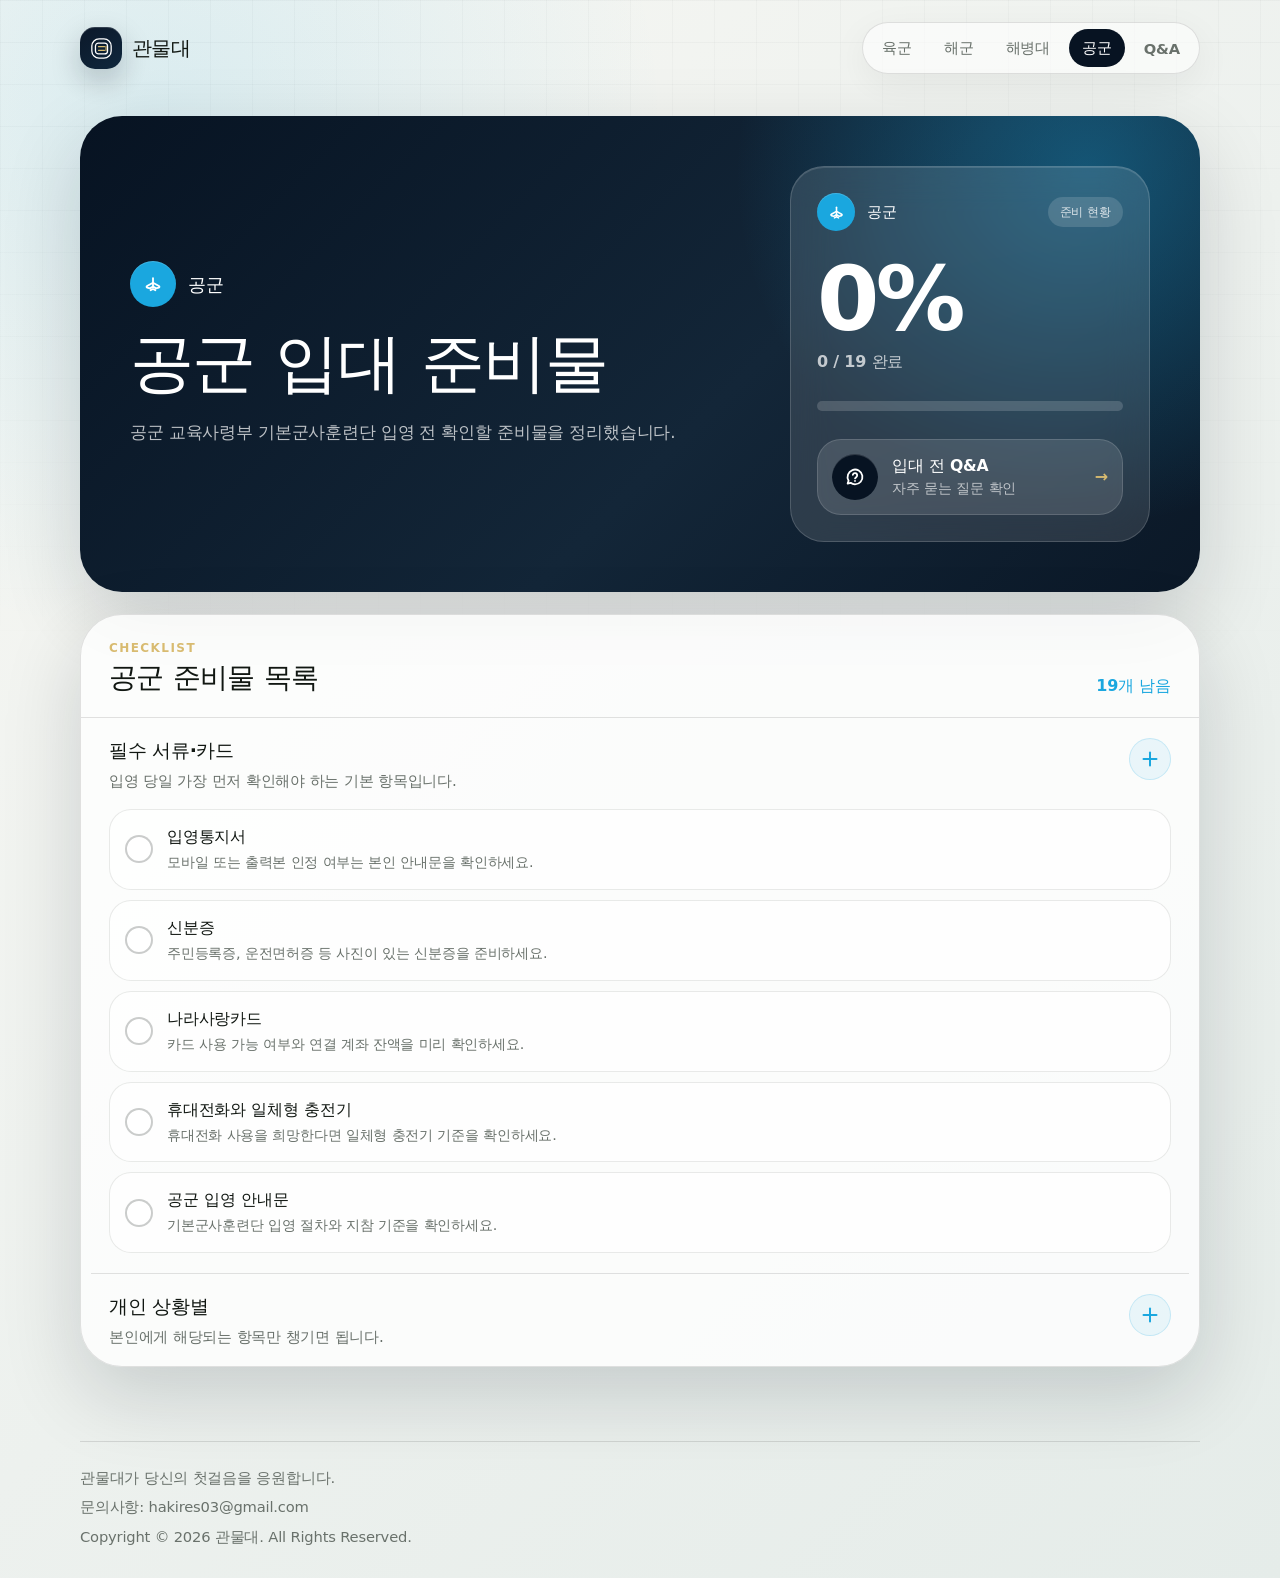
==== airforce.html @ 3f8982ed "Initial gwanmuldae site" ====
<!doctype html>
<html lang="ko">
  <head>
    <meta charset="utf-8" />
    <meta name="viewport" content="width=device-width, initial-scale=1" />
    <title>공군 입대 준비물 체크리스트 | 관물대</title>
    <meta name="description" content="공군 입대 준비물 체크리스트. 입영통지서, 신분증, 나라사랑카드, 휴대전화 충전기 등 필수품과 개인 상황별 준비물을 확인하세요." />
    <meta name="theme-color" content="#071322" />
    <meta property="og:type" content="website" />
    <meta property="og:site_name" content="관물대" />
    <meta property="og:title" content="공군 입대 준비물 체크리스트 | 관물대" />
    <meta property="og:description" content="공군 입대 준비물 체크리스트. 입영통지서, 신분증, 나라사랑카드, 휴대전화 충전기 등 필수품과 개인 상황별 준비물을 확인하세요." />
    <link rel="stylesheet" href="styles.css" />
    <script type="application/ld+json">{"@context":"https://schema.org","@type":"WebPage","name":"공군 입대 준비물 체크리스트","description":"공군 입대 준비물 체크리스트. 입영통지서, 신분증, 나라사랑카드, 휴대전화 충전기 등 필수품과 개인 상황별 준비물을 확인하세요.","inLanguage":"ko-KR"}</script>
  </head>
  <body class="branch-airforce" data-page="checklist" data-branch="airforce">
    <header class="site-header">
      <div class="container header-inner"><a class="brand" href="index.html" aria-label="관물대 홈으로 이동"><span class="brand-mark" aria-hidden="true"><svg focusable="false" viewBox="0 0 48 48" aria-hidden="true"><rect class="brand-locker-outline" x="8" y="8" width="32" height="32" rx="12"></rect><rect class="brand-locker-door" x="14" y="15" width="20" height="18" rx="5"></rect><path class="brand-locker-line" d="M19 21h10M19 27h10"></path><path class="brand-locker-accent" d="M31.5 20.5v7"></path></svg></span><span class="brand-word">관물대</span></a><nav class="site-nav" aria-label="주요 페이지"><a class="nav-link" href="army.html">육군</a><a class="nav-link" href="navy.html">해군</a><a class="nav-link" href="marine.html">해병대</a><a class="nav-link is-current" href="airforce.html">공군</a><a class="nav-link" href="qna.html">Q&amp;A</a></nav></div>
    </header>
    <main class="container page-shell">
      <section class="branch-hero" aria-labelledby="page-title">
        <div class="hero-copy">
          <div class="branch-label"><span class="branch-icon" data-icon="airforce" aria-hidden="true"></span><span>공군</span></div>
          <h1 id="page-title">공군 입대 준비물</h1>
          <p>공군 교육사령부 기본군사훈련단 입영 전 확인할 준비물을 정리했습니다.</p>
        </div>
        <aside class="progress-card" aria-label="준비 현황">
          <div class="progress-card-top">
            <div class="branch-label small"><span class="branch-icon" data-icon="airforce" aria-hidden="true"></span><span>공군</span></div>
            <span class="status-pill">준비 현황</span>
          </div>
          <div class="hero-percent"><strong id="progressText">0%</strong><span id="countText">0 / 0 완료</span></div>
          <div class="progress-track" aria-hidden="true"><span id="progressFill"></span></div>
          <a class="qna-card-link" href="qna.html">
            <span class="qna-icon" data-icon="qna" aria-hidden="true"></span>
            <span><b>입대 전 Q&amp;A</b><em>자주 묻는 질문 확인</em></span>
            <i aria-hidden="true">→</i>
          </a>
        </aside>
      </section>
      <section class="checklist-panel" data-checklist aria-labelledby="checklist-title">
        <div class="panel-head">
          <div>
            <p class="tiny-label">CHECKLIST</p>
            <h2 id="checklist-title">공군 준비물 목록</h2>
          </div>
          <p id="leftText">0개 남음</p>
        </div>
        <div class="list-scroll" id="categoryList" aria-live="polite"></div>
      </section>
    </main>
    <footer class="site-footer">
      <div class="container footer-inner">
        <p>관물대가 당신의 첫걸음을 응원합니다.</p>
        <p>문의사항: <a href="mailto:hakires03@gmail.com">hakires03@gmail.com</a></p>
        <p>Copyright © 2026 관물대. All Rights Reserved.</p>
      </div>
    </footer>
    <script src="script.js"></script>
  </body>
</html>
---- styles.css ----
:root {
  color-scheme: light;
  --font-sans: -apple-system, BlinkMacSystemFont, "Apple SD Gothic Neo", "Noto Sans KR", "Noto Sans CJK KR", "Malgun Gothic", "맑은 고딕", "Segoe UI", system-ui, sans-serif;
  --color-bg: #edf1ee;
  --color-surface: #fffefa;
  --color-text: #111712;
  --color-muted: #69716b;
  --color-subtle: #8b948d;
  --color-line: rgb(17 23 18 / 0.12);
  --color-navy: #071322;
  --color-gold: #d8bb70;
  --color-danger: #96303a;
  --army: #536a3e;
  --navy: #102f57;
  --marine: #96303a;
  --airforce: #1aa7df;
  --branch-accent: var(--army);
  --branch-rgb: 83 106 62;
  --radius-sm: 16px;
  --radius-md: 24px;
  --radius-lg: 32px;
  --radius-xl: 42px;
  --shadow-soft: 0 22px 64px rgb(7 19 34 / 0.1);
  --shadow-card: 0 28px 80px rgb(7 19 34 / 0.16);
  --container: 1120px;
  --space-1: 8px;
  --space-2: 16px;
  --space-3: 24px;
  --text-hero: clamp(3.05rem, 6.7vw, 5.6rem);
  --text-page: clamp(2.35rem, 5vw, 4.5rem);
  --text-title: clamp(1.45rem, 2.2vw, 2.05rem);
  --tracking-tight: -0.026em;
  --tracking-korean: -0.012em;
}

.branch-army { --branch-accent: var(--army); --branch-rgb: 83 106 62; }
.branch-navy { --branch-accent: var(--navy); --branch-rgb: 16 47 87; }
.branch-marine { --branch-accent: var(--marine); --branch-rgb: 150 48 58; }
.branch-airforce { --branch-accent: var(--airforce); --branch-rgb: 26 167 223; }

* { box-sizing: border-box; }
html { min-height: 100%; overflow-x: hidden; scroll-behavior: smooth; }
body {
  min-height: 100svh;
  margin: 0;
  display: flex;
  flex-direction: column;
  overflow-x: hidden;
  color: var(--color-text);
  background:
    radial-gradient(circle at 12% 8%, rgb(var(--branch-rgb) / 0.13), transparent 32rem),
    linear-gradient(135deg, #f7f7f3 0%, var(--color-bg) 52%, #e5ece9 100%);
  font-family: var(--font-sans);
  font-synthesis-weight: none;
  letter-spacing: var(--tracking-korean);
}
main { flex: 1 0 auto; }
body::before {
  content: "";
  position: fixed;
  inset: 0;
  z-index: -1;
  pointer-events: none;
  background-image:
    linear-gradient(rgb(7 19 34 / 0.028) 1px, transparent 1px),
    linear-gradient(90deg, rgb(7 19 34 / 0.024) 1px, transparent 1px);
  background-size: 42px 42px;
  mask-image: linear-gradient(to bottom, #000, transparent 76%);
}

a { color: inherit; text-decoration: none; }
button, input { font: inherit; }
button { cursor: pointer; }
svg { display: block; }

.container { width: min(calc(100% - 32px), var(--container)); margin-inline: auto; }
.site-header { flex: 0 0 auto; padding: 22px 0 14px; }
.header-inner { display: flex; align-items: center; justify-content: space-between; gap: var(--space-2); }
.brand { display: inline-flex; align-items: center; gap: 10px; border-radius: 999px; outline-offset: 8px; }
.brand-mark {
  width: 42px;
  height: 42px;
  display: grid;
  place-items: center;
  border-radius: 15px;
  color: #fff;
  background: linear-gradient(145deg, #0b1829, #10273d);
  box-shadow: 0 12px 30px rgb(7 19 34 / 0.22), inset 0 1px 0 rgb(255 255 255 / 0.16);
}
.brand-mark svg { width: 29px; height: 29px; }
.brand-locker-outline, .brand-locker-door { fill: none; stroke: currentColor; stroke-width: 2.1; }
.brand-locker-line, .brand-locker-accent { fill: none; stroke: var(--color-gold); stroke-linecap: round; stroke-width: 1.9; }
.brand-word { font-size: 1.28rem; font-weight: 800; letter-spacing: -0.032em; }
.site-nav { display: flex; align-items: center; gap: 6px; padding: 6px; border: 1px solid var(--color-line); border-radius: 999px; background: rgb(255 255 255 / 0.58); box-shadow: 0 12px 38px rgb(7 19 34 / 0.06); }
.nav-link { min-height: 38px; display: inline-flex; align-items: center; justify-content: center; padding: 0 13px; border-radius: 999px; color: var(--color-muted); font-size: 0.92rem; font-weight: 700; letter-spacing: -0.012em; white-space: nowrap; }
.nav-link:hover, .nav-link.is-current { color: #fff; background: var(--color-navy); }

.eyebrow, .tiny-label { margin: 0; color: var(--color-gold); font-size: 0.75rem; font-weight: 800; letter-spacing: 0.12em; text-transform: uppercase; }
.home-shell { padding: 16px 0 40px; }
.home-hero {
  min-height: clamp(390px, 58vh, 570px);
  display: flex;
  flex-direction: column;
  justify-content: center;
  padding: clamp(34px, 6vw, 70px);
  border-radius: var(--radius-xl);
  color: #fff;
  background:
    radial-gradient(circle at 82% 14%, rgb(216 187 112 / 0.22), transparent 28rem),
    radial-gradient(circle at 16% 18%, rgb(255 255 255 / 0.08), transparent 30rem),
    linear-gradient(135deg, var(--color-navy) 0%, #0e2635 54%, #102f43 100%);
  box-shadow: var(--shadow-card);
}
.home-hero h1 { max-width: 860px; margin: 0; font-size: var(--text-hero); font-weight: 800; line-height: 1.09; letter-spacing: var(--tracking-tight); word-break: keep-all; }
.hero-brand-accent { color: var(--color-gold); }
.home-hero p:last-child { max-width: 650px; margin: 22px 0 0; color: rgb(255 255 255 / 0.72); font-size: clamp(1.03rem, 1.9vw, 1.22rem); font-weight: 500; line-height: 1.65; word-break: keep-all; }

.branch-grid { display: grid; grid-template-columns: repeat(4, 1fr); gap: var(--space-2); margin-top: 18px; }
.branch-card {
  min-height: 232px;
  padding: var(--space-3);
  overflow: hidden;
  border: 1px solid rgb(var(--branch-rgb) / 0.18);
  border-radius: 30px;
  background:
    linear-gradient(180deg, rgb(255 255 255 / 0.92), rgb(255 255 255 / 0.68)),
    radial-gradient(circle at 18% 10%, rgb(var(--branch-rgb) / 0.22), transparent 15rem);
  box-shadow: var(--shadow-soft);
  transition: transform 0.18s, border-color 0.18s, box-shadow 0.18s;
}
.branch-card:hover { transform: translateY(-3px); border-color: rgb(var(--branch-rgb) / 0.42); box-shadow: var(--shadow-card); }
.branch-card-top { display: flex; align-items: center; justify-content: space-between; }
.branch-card h2 { margin: 46px 0 8px; font-size: clamp(1.7rem, 3vw, 2.65rem); font-weight: 800; line-height: 1.1; letter-spacing: -0.026em; }
.branch-card p { margin: 0; color: var(--color-muted); font-weight: 600; line-height: 1.55; word-break: keep-all; }
.branch-arrow { width: 24px; height: 24px; color: rgb(17 23 18 / 0.38); }
.branch-arrow path { fill: none; stroke: currentColor; stroke-width: 2.4; stroke-linecap: round; stroke-linejoin: round; }

.branch-icon, .qna-icon {
  width: 46px;
  height: 46px;
  flex: 0 0 46px;
  display: inline-grid;
  place-items: center;
  border-radius: 50%;
  color: #fff;
  background: var(--branch-accent);
  box-shadow: inset 0 1px 0 rgb(255 255 255 / 0.16);
  line-height: 0;
}
.qna-icon { background: var(--color-navy); }
.branch-icon svg, .qna-icon svg { width: 22px; height: 22px; }
.branch-icon path, .qna-icon path, [data-icon="search"] path { fill: none; stroke: currentColor; stroke-width: 2; stroke-linecap: round; stroke-linejoin: round; }
.branch-icon .fill-icon { fill: currentColor; stroke: none; }

.qna-strip { display: flex; align-items: center; justify-content: space-between; gap: 18px; margin-top: 18px; padding: var(--space-3); border: 1px solid var(--color-line); border-radius: 30px; background: rgb(255 255 255 / 0.72); box-shadow: var(--shadow-soft); }
.qna-strip h2 { margin: 0; font-size: var(--text-title); font-weight: 800; letter-spacing: -0.024em; }
.qna-button { display: inline-flex; align-items: center; justify-content: center; gap: 8px; min-height: 46px; padding: 0 18px; border-radius: 999px; background: var(--color-navy); color: #fff; font-weight: 800; letter-spacing: var(--tracking-korean); white-space: nowrap; transition: transform 0.18s, background 0.18s; }
.qna-button:hover { transform: translateY(-2px); background: #0e2238; }

.page-shell { padding: 16px 0 40px; }
.branch-hero { display: grid; grid-template-columns: minmax(0, 1fr) 360px; gap: 22px; align-items: stretch; margin-top: 12px; padding: clamp(28px, 5vw, 50px); overflow: hidden; border-radius: var(--radius-xl); color: #fff; background: radial-gradient(circle at 90% 12%, rgb(var(--branch-rgb) / 0.38), transparent 22rem), linear-gradient(135deg, var(--color-navy) 0%, #132638 58%, #0b1827 100%); box-shadow: var(--shadow-card); }
.hero-copy { min-height: 348px; display: flex; flex-direction: column; justify-content: center; }
.branch-label { display: inline-flex; align-items: center; gap: 12px; color: #fff; font-size: 1.15rem; font-weight: 800; letter-spacing: var(--tracking-korean); }
.branch-label.small { font-size: 0.96rem; }
.branch-label.small .branch-icon { width: 38px; height: 38px; flex-basis: 38px; }
.branch-label.small .branch-icon svg { width: 19px; height: 19px; }
.hero-copy h1 { margin: 22px 0 0; font-size: var(--text-page); font-weight: 800; line-height: 1.08; letter-spacing: var(--tracking-tight); word-break: keep-all; }
.hero-copy p { max-width: 590px; margin: 20px 0 0; color: rgb(255 255 255 / 0.72); font-size: 1.05rem; font-weight: 500; line-height: 1.65; word-break: keep-all; }
.progress-card { min-height: 348px; display: grid; gap: 28px; align-content: space-between; padding: 26px; border: 1px solid rgb(255 255 255 / 0.16); border-radius: 34px; background: rgb(255 255 255 / 0.12); box-shadow: inset 0 1px 0 rgb(255 255 255 / 0.12); backdrop-filter: blur(20px); }
.progress-card-top { display: flex; align-items: center; justify-content: space-between; gap: var(--space-2); }
.status-pill { display: inline-flex; align-items: center; justify-content: center; min-height: 30px; padding: 0 12px; border-radius: 999px; background: rgb(255 255 255 / 0.14); color: rgb(255 255 255 / 0.8); font-size: 0.78rem; font-weight: 800; }
.hero-percent strong { display: block; font-size: clamp(4rem, 7vw, 6rem); font-weight: 800; line-height: 0.9; letter-spacing: -0.04em; }
.hero-percent span { display: block; margin-top: 12px; color: rgb(255 255 255 / 0.72); font-weight: 700; }
.progress-track { height: 10px; overflow: hidden; border-radius: 999px; background: rgb(255 255 255 / 0.16); }
.progress-track span { display: block; width: 0%; height: 100%; border-radius: inherit; background: linear-gradient(90deg, var(--color-gold), rgb(var(--branch-rgb) / 0.96)); transition: width 0.22s ease; }
.qna-card-link { display: flex; align-items: center; gap: 14px; min-height: 76px; padding: 14px; border: 1px solid rgb(255 255 255 / 0.14); border-radius: 24px; background: rgb(255 255 255 / 0.12); transition: transform 0.18s, background 0.18s; }
.qna-card-link:hover { transform: translateY(-2px); background: rgb(255 255 255 / 0.16); }
.qna-card-link span:nth-child(2) { flex: 1; display: grid; gap: 3px; }
.qna-card-link b { font-size: 0.98rem; }
.qna-card-link em { color: rgb(255 255 255 / 0.66); font-style: normal; font-size: 0.86rem; font-weight: 600; }
.qna-card-link i { color: var(--color-gold); font-style: normal; font-weight: 800; }

.checklist-panel { margin-top: 22px; overflow: hidden; border: 1px solid var(--color-line); border-radius: var(--radius-xl); background: rgb(255 255 255 / 0.78); box-shadow: var(--shadow-card); }
.panel-head { display: flex; align-items: flex-end; justify-content: space-between; gap: var(--space-2); padding: 26px 28px 20px; border-bottom: 1px solid var(--color-line); }
.panel-head h2 { margin: 4px 0 0; font-size: var(--text-title); font-weight: 800; letter-spacing: -0.024em; }
.panel-head > p { margin: 0; color: var(--branch-accent); font-weight: 800; white-space: nowrap; }
.list-scroll { max-height: min(740px, 72vh); overflow-y: auto; overscroll-behavior: contain; padding: 0 10px 10px; }
.category { padding: 20px 18px; border-bottom: 1px solid var(--color-line); }
.category:last-child { border-bottom: 0; }
.category-head { display: flex; align-items: flex-start; justify-content: space-between; gap: var(--space-2); }
.category-head h3 { margin: 0; font-size: 1.18rem; font-weight: 800; letter-spacing: -0.02em; }
.category-head p { margin: 6px 0 0; color: var(--color-muted); font-size: 0.94rem; font-weight: 500; line-height: 1.55; word-break: keep-all; }
.add-button { width: 42px; height: 42px; flex: 0 0 42px; display: grid; place-items: center; border: 1px solid rgb(var(--branch-rgb) / 0.18); border-radius: 50%; background: rgb(var(--branch-rgb) / 0.08); color: var(--branch-accent); transition: transform 0.18s, background 0.18s, border-color 0.18s; }
.add-button:hover { transform: translateY(-2px); border-color: rgb(var(--branch-rgb) / 0.35); background: rgb(var(--branch-rgb) / 0.13); }
.add-plus { position: relative; width: 16px; height: 16px; display: block; }
.add-plus::before, .add-plus::after { content: ""; position: absolute; left: 50%; top: 50%; width: 15px; height: 2px; border-radius: 999px; background: currentColor; transform: translate(-50%, -50%); }
.add-plus::after { transform: translate(-50%, -50%) rotate(90deg); }
.add-form, .edit-form { display: flex; gap: 8px; margin-top: 14px; }
.add-form[hidden] { display: none; }
.add-form input, .edit-form input, .search-box input { min-width: 0; border: 1px solid var(--color-line); outline: none; background: #fff; color: var(--color-text); }
.add-form input, .edit-form input { flex: 1; min-height: 44px; padding: 0 14px; border-radius: 16px; }
.add-form input:focus, .edit-form input:focus, .search-box:focus-within { border-color: rgb(var(--branch-rgb) / 0.42); box-shadow: 0 0 0 4px rgb(var(--branch-rgb) / 0.1); }
.add-form button, .edit-form button { min-height: 44px; padding: 0 14px; border: 0; border-radius: 16px; background: var(--color-navy); color: #fff; font-weight: 800; }
.edit-form button[data-action="cancel-edit"] { background: rgb(17 23 18 / 0.12); color: var(--color-text); }
.item-list { display: grid; gap: 10px; margin: 16px 0 0; padding: 0; list-style: none; }
.check-item { border: 1px solid rgb(17 23 18 / 0.09); border-radius: 22px; background: rgb(255 255 255 / 0.68); }
.check-row { position: relative; display: grid; grid-template-columns: 28px minmax(0, 1fr) auto; gap: 14px; align-items: center; min-height: 78px; padding: 16px 16px 16px 15px; }
.item-check { position: absolute; left: 15px; top: 50%; z-index: 1; width: 28px; height: 28px; margin: 0; opacity: 0; transform: translateY(-50%); cursor: pointer; appearance: none; }
.fake-check { width: 28px; height: 28px; display: grid; place-items: center; border: 2px solid rgb(17 23 18 / 0.22); border-radius: 50%; background: #fff; pointer-events: none; transition: background 0.18s, border-color 0.18s; }
.fake-check::after { content: ""; width: 10px; height: 6px; border-left: 2px solid #fff; border-bottom: 2px solid #fff; opacity: 0; transform: translateY(-1px) rotate(-45deg); }
.item-check:checked + .fake-check { border-color: var(--branch-accent); background: var(--branch-accent); }
.item-check:checked + .fake-check::after { opacity: 1; }
.item-copy { display: grid; gap: 4px; min-width: 0; cursor: pointer; }
.item-copy strong { font-size: 1.02rem; font-weight: 700; letter-spacing: -0.014em; }
.item-copy em { color: var(--color-muted); font-size: 0.9rem; font-style: normal; font-weight: 500; line-height: 1.45; word-break: keep-all; }
.item-check:checked ~ .item-copy { opacity: 0.56; }
.item-check:checked ~ .item-copy strong { text-decoration: line-through; text-decoration-thickness: 2px; text-decoration-color: rgb(var(--branch-rgb) / 0.45); }
.custom-actions { display: inline-flex; gap: 6px; }
.custom-actions button { min-height: 34px; padding: 0 10px; border: 1px solid var(--color-line); border-radius: 999px; background: #fff; color: var(--color-muted); font-size: 0.82rem; font-weight: 800; }
.custom-actions button:hover { color: var(--color-text); border-color: rgb(17 23 18 / 0.22); }
.error-card, .empty-card { padding: 24px; border: 1px solid var(--color-line); border-radius: 24px; background: rgb(255 255 255 / 0.7); color: var(--color-muted); font-weight: 600; line-height: 1.6; }

.qna-shell { padding: 16px 0 40px; }
.qna-hero { padding: clamp(34px, 6vw, 62px); border-radius: var(--radius-xl); color: #fff; text-align: center; background: radial-gradient(circle at 50% 0%, rgb(216 187 112 / 0.22), transparent 22rem), linear-gradient(135deg, var(--color-navy), #0c2636 68%, #0d1725); box-shadow: var(--shadow-card); }
.qna-hero-icon { display: flex; justify-content: center; margin-bottom: 16px; }
.qna-hero h1 { margin: 10px 0 0; font-size: clamp(2.4rem, 7.2vw, 4.5rem); font-weight: 800; line-height: 1.08; letter-spacing: var(--tracking-tight); word-break: keep-all; }
.qna-hero p:last-child { max-width: 620px; margin: 18px auto 0; color: rgb(255 255 255 / 0.72); font-size: 1.06rem; font-weight: 500; line-height: 1.65; }
.qna-tools { margin-top: 18px; padding: 14px; border: 1px solid var(--color-line); border-radius: 28px; background: rgb(255 255 255 / 0.76); box-shadow: var(--shadow-soft); }
.search-box { min-height: 58px; display: flex; align-items: center; gap: 12px; border: 1px solid var(--color-line); border-radius: 22px; background: linear-gradient(180deg, #fff, rgb(255 255 255 / 0.86)); padding: 0 14px; transition: border-color 0.18s, box-shadow 0.18s; }
.search-box [data-icon="search"] { width: 34px; height: 34px; flex: 0 0 34px; display: grid; place-items: center; border-radius: 12px; color: var(--color-gold); background: var(--color-navy); box-shadow: inset 0 1px 0 rgb(255 255 255 / 0.14); }
.search-box [data-icon="search"] svg { width: 17px; height: 17px; }
.search-box [data-icon="search"] path, .search-box [data-icon="search"] circle { fill: none; stroke: currentColor; stroke-width: 2.25; stroke-linecap: round; stroke-linejoin: round; }
.search-box input { flex: 1; height: 56px; border: 0; padding: 0; font-weight: 700; }
.search-clear { width: 32px; height: 32px; border: 0; border-radius: 50%; background: rgb(17 23 18 / 0.08); color: var(--color-muted); font-size: 1.18rem; line-height: 1; }
.qna-status { min-height: 24px; margin: 20px 4px 10px; color: var(--color-muted); font-size: 0.94rem; font-weight: 700; }
.qna-grid { display: grid; grid-template-columns: repeat(2, minmax(0, 1fr)); gap: 14px; }
.qna-card { min-height: 188px; padding: 22px; border: 1px solid var(--color-line); border-radius: 28px; background: rgb(255 255 255 / 0.78); box-shadow: var(--shadow-soft); }
.qna-card h2 { margin: 0; font-size: 1.12rem; font-weight: 800; line-height: 1.38; letter-spacing: -0.02em; word-break: keep-all; }
.qna-card p { margin: 14px 0 0; color: var(--color-muted); font-size: 0.96rem; font-weight: 500; line-height: 1.72; word-break: keep-all; }
.qna-pagination { display: flex; align-items: center; justify-content: center; gap: 8px; margin-top: 18px; }
.qna-pagination:empty { display: none; }
.page-button { min-width: 40px; height: 40px; border: 1px solid var(--color-line); border-radius: 50%; background: rgb(255 255 255 / 0.76); color: var(--color-muted); font-weight: 800; }
.page-button:hover, .page-button.is-current { color: #fff; border-color: var(--color-navy); background: var(--color-navy); }
.page-button[disabled] { cursor: not-allowed; opacity: 0.45; }

.site-footer { flex: 0 0 auto; padding: 34px 0 30px; color: var(--color-muted); }
.footer-inner { display: grid; gap: 6px; padding-top: 24px; border-top: 1px solid var(--color-line); text-align: left; font-size: 0.92rem; font-weight: 500; line-height: 1.6; }
.footer-inner p { margin: 0; }
.footer-inner a { color: inherit; font-weight: inherit; text-decoration: none; }
.footer-inner a:hover { text-decoration: underline; }
.sr-only { position: absolute; top: 0; left: 0; width: 1px; height: 1px; overflow: hidden; clip: rect(0 0 0 0); clip-path: inset(50%); white-space: nowrap; }
:focus-visible { outline: 3px solid rgb(216 187 112 / 0.85); outline-offset: 4px; }

@media (max-width: 960px) {
  .header-inner { align-items: flex-start; flex-direction: column; }
  .site-nav { width: 100%; overflow-x: auto; justify-content: flex-start; }
  .branch-grid { grid-template-columns: repeat(2, 1fr); }
  .branch-hero { grid-template-columns: 1fr; }
  .hero-copy, .progress-card { min-height: auto; }
  .list-scroll { max-height: none; overflow: visible; padding-bottom: 0; }
}

@media (max-width: 640px) {
  :root { --text-hero: clamp(2.76rem, 15vw, 4.3rem); --text-page: clamp(2.24rem, 13vw, 3.7rem); }
  .container { width: min(calc(100% - 24px), var(--container)); }
  .site-header { padding-top: 16px; }
  .brand-mark { width: 39px; height: 39px; border-radius: 14px; }
  .brand-mark svg { width: 27px; height: 27px; }
  .brand-word { font-size: 1.18rem; }
  .home-shell, .page-shell, .qna-shell { padding-top: 8px; }
  .home-hero, .branch-hero, .qna-hero { border-radius: 30px; }
  .home-hero { min-height: 430px; }
  .branch-grid { grid-template-columns: 1fr; }
  .branch-card { min-height: 178px; }
  .branch-card h2 { margin-top: 30px; }
  .qna-strip { align-items: stretch; flex-direction: column; }
  .qna-button { width: 100%; }
  .branch-hero { padding: 28px; gap: 16px; }
  .progress-card { padding: 22px; border-radius: 28px; }
  .hero-percent strong { font-size: 4rem; }
  .panel-head { align-items: flex-start; flex-direction: column; padding: 22px; }
  .category { padding: 18px 12px; }
  .category-head { gap: 12px; }
  .check-row { grid-template-columns: 28px minmax(0, 1fr); padding-right: 14px; }
  .custom-actions { grid-column: 2; justify-self: start; margin-top: 2px; }
  .add-form, .edit-form { flex-direction: column; }
  .qna-hero h1 { font-size: clamp(2.36rem, 12vw, 3.3rem); }
  .qna-grid { grid-template-columns: 1fr; }
  .qna-card { min-height: auto; }
}
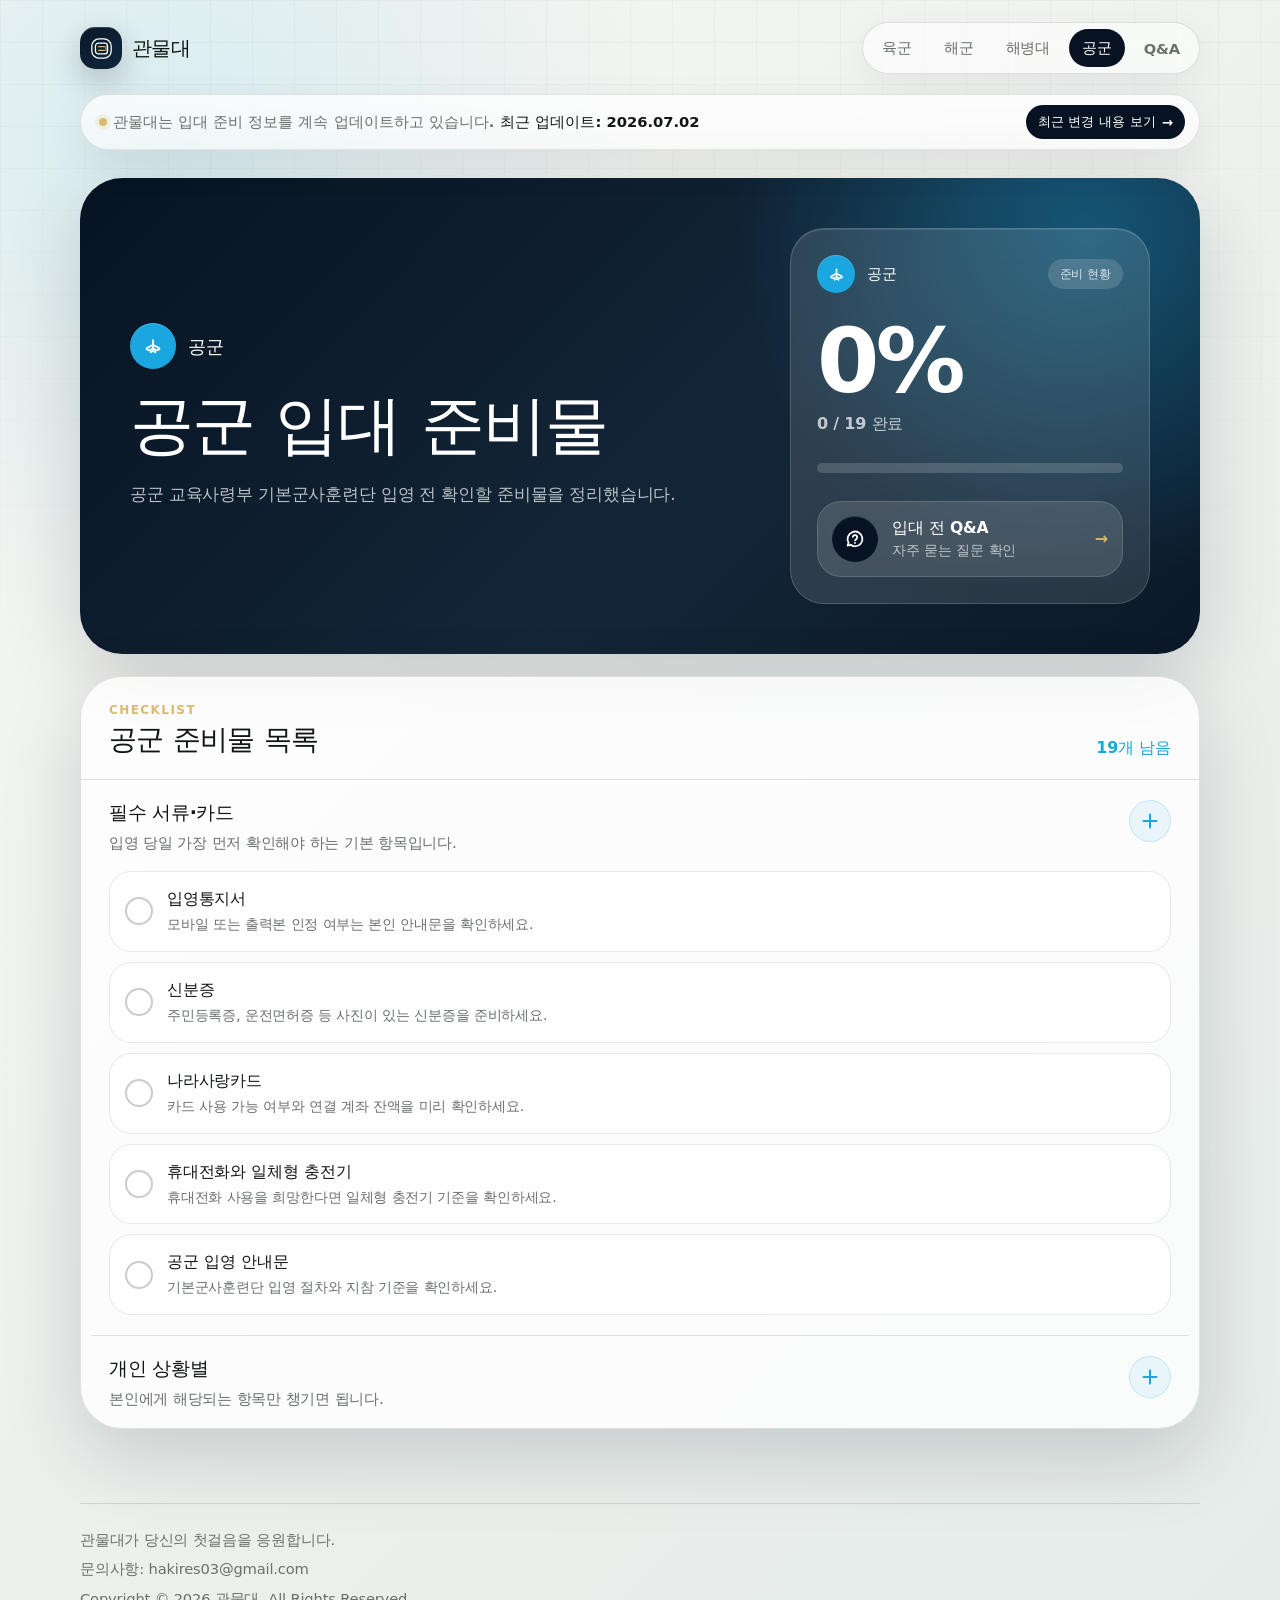
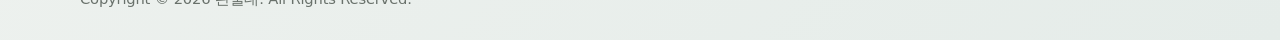
==== commit 928f540f: "Add update notice and Vercel Analytics" ====
--- a/airforce.html
+++ b/airforce.html
@@ -4,19 +4,32 @@
     <meta charset="utf-8" />
     <meta name="viewport" content="width=device-width, initial-scale=1" />
     <title>공군 입대 준비물 체크리스트 | 관물대</title>
-    <meta name="description" content="공군 입대 준비물 체크리스트. 입영통지서, 신분증, 나라사랑카드, 휴대전화 충전기 등 필수품과 개인 상황별 준비물을 확인하세요." />
+    <meta name="description" content="공군 입대 준비물 체크리스트. 공군 기본군사훈련단 입영 전 필수 서류와 개인 상황별 준비물을 확인하세요." />
+    <meta name="robots" content="index, follow, max-snippet:-1, max-image-preview:large" />
+    <meta name="googlebot" content="index, follow, max-snippet:-1, max-image-preview:large" />
     <meta name="theme-color" content="#071322" />
+    <meta name="date" content="2026-07-02" />
+    <link rel="canonical" href="https://gwanmuldae.kr/airforce.html" />
     <meta property="og:type" content="website" />
+    <meta property="og:locale" content="ko_KR" />
     <meta property="og:site_name" content="관물대" />
     <meta property="og:title" content="공군 입대 준비물 체크리스트 | 관물대" />
-    <meta property="og:description" content="공군 입대 준비물 체크리스트. 입영통지서, 신분증, 나라사랑카드, 휴대전화 충전기 등 필수품과 개인 상황별 준비물을 확인하세요." />
+    <meta property="og:description" content="공군 입대 준비물 체크리스트. 공군 기본군사훈련단 입영 전 필수 서류와 개인 상황별 준비물을 확인하세요." />
+    <meta property="og:url" content="https://gwanmuldae.kr/airforce.html" />
+    <meta name="twitter:card" content="summary" />
+    <meta name="twitter:title" content="공군 입대 준비물 체크리스트 | 관물대" />
+    <meta name="twitter:description" content="공군 입대 준비물 체크리스트. 공군 기본군사훈련단 입영 전 필수 서류와 개인 상황별 준비물을 확인하세요." />
     <link rel="stylesheet" href="styles.css" />
-    <script type="application/ld+json">{"@context":"https://schema.org","@type":"WebPage","name":"공군 입대 준비물 체크리스트","description":"공군 입대 준비물 체크리스트. 입영통지서, 신분증, 나라사랑카드, 휴대전화 충전기 등 필수품과 개인 상황별 준비물을 확인하세요.","inLanguage":"ko-KR"}</script>
+    <script type="application/ld+json">{"@context":"https://schema.org","@type":"WebPage","name":"공군 입대 준비물 체크리스트","description":"공군 입대 준비물 체크리스트. 공군 기본군사훈련단 입영 전 필수 서류와 개인 상황별 준비물을 확인하세요.","url":"https://gwanmuldae.kr/airforce.html","inLanguage":"ko-KR","dateModified":"2026-07-02","breadcrumb":{"@type":"BreadcrumbList","itemListElement":[{"@type":"ListItem","position":1,"name":"관물대","item":"https://gwanmuldae.kr/"},{"@type":"ListItem","position":2,"name":"공군 입대 준비물","item":"https://gwanmuldae.kr/airforce.html"}]},"mainEntity":{"@type":"ItemList","name":"공군 입대 준비물 목록","itemListElement":[{"@type":"ListItem","position":1,"item":{"@type":"Thing","name":"입영통지서","description":"모바일 또는 출력본 인정 여부는 본인 안내문을 확인하세요."}},{"@type":"ListItem","position":2,"item":{"@type":"Thing","name":"신분증","description":"주민등록증, 운전면허증 등 사진이 있는 신분증을 준비하세요."}},{"@type":"ListItem","position":3,"item":{"@type":"Thing","name":"나라사랑카드","description":"카드 사용 가능 여부와 연결 계좌 잔액을 미리 확인하세요."}},{"@type":"ListItem","position":4,"item":{"@type":"Thing","name":"휴대전화와 일체형 충전기","description":"휴대전화 사용을 희망한다면 일체형 충전기 기준을 확인하세요."}},{"@type":"ListItem","position":5,"item":{"@type":"Thing","name":"공군 입영 안내문","description":"기본군사훈련단 입영 절차와 지참 기준을 확인하세요."}},{"@type":"ListItem","position":6,"item":{"@type":"Thing","name":"복용 중인 약과 처방전","description":"정기 복용 약은 처방전과 함께 준비하는 것이 안전합니다."}},{"@type":"ListItem","position":7,"item":{"@type":"Thing","name":"안경과 안경집","description":"시력 보정이 필요하다면 렌즈보다 안경을 우선 준비하세요."}},{"@type":"ListItem","position":8,"item":{"@type":"Thing","name":"자격증·면허증","description":"특기 분류나 안내문에서 요구하는 경우 준비하세요."}},{"@type":"ListItem","position":9,"item":{"@type":"Thing","name":"보호자 연락처 메모","description":"휴대전화 사용이 제한될 때를 대비해 종이에 적어두세요."}},{"@type":"ListItem","position":10,"item":{"@type":"Thing","name":"특기 관련 자격증·면허증","description":"특기 관련 안내를 받은 경우 원본 또는 사본 기준을 확인하세요."}},{"@type":"ListItem","position":11,"item":{"@type":"Thing","name":"칫솔과 치약","description":"부피가 작고 관리하기 쉬운 제품이 좋습니다."}},{"@type":"ListItem","position":12,"item":{"@type":"Thing","name":"세안제","description":"유리 용기보다 튜브형 또는 플라스틱 용기가 안전합니다."}},{"@type":"ListItem","position":13,"item":{"@type":"Thing","name":"로션·립밤","description":"건조함에 대비하되 향이 강한 제품은 피하세요."}},{"@type":"ListItem","position":14,"item":{"@type":"Thing","name":"지퍼백","description":"서류, 약, 작은 물건을 나눠 담기 좋습니다."}},{"@type":"ListItem","position":15,"item":{"@type":"Thing","name":"손목시계","description":"저렴하고 튼튼한 전자시계를 권장합니다."}},{"@type":"ListItem","position":16,"item":{"@type":"Thing","name":"군화용 깔창","description":"발 사이즈에 맞춰 미리 준비하면 편합니다."}},{"@type":"ListItem","position":17,"item":{"@type":"Thing","name":"물집 방지 패드","description":"장시간 보행과 훈련에 대비하세요."}},{"@type":"ListItem","position":18,"item":{"@type":"Thing","name":"여분 양말","description":"젖거나 땀이 많이 났을 때를 대비하세요."}},{"@type":"ListItem","position":19,"item":{"@type":"Thing","name":"작은 수첩과 볼펜","description":"주소, 계좌, 메모를 적어두기 좋습니다."}}]}}</script>
   </head>
   <body class="branch-airforce" data-page="checklist" data-branch="airforce">
-    <header class="site-header">
-      <div class="container header-inner"><a class="brand" href="index.html" aria-label="관물대 홈으로 이동"><span class="brand-mark" aria-hidden="true"><svg focusable="false" viewBox="0 0 48 48" aria-hidden="true"><rect class="brand-locker-outline" x="8" y="8" width="32" height="32" rx="12"></rect><rect class="brand-locker-door" x="14" y="15" width="20" height="18" rx="5"></rect><path class="brand-locker-line" d="M19 21h10M19 27h10"></path><path class="brand-locker-accent" d="M31.5 20.5v7"></path></svg></span><span class="brand-word">관물대</span></a><nav class="site-nav" aria-label="주요 페이지"><a class="nav-link" href="army.html">육군</a><a class="nav-link" href="navy.html">해군</a><a class="nav-link" href="marine.html">해병대</a><a class="nav-link is-current" href="airforce.html">공군</a><a class="nav-link" href="qna.html">Q&amp;A</a></nav></div>
-    </header>
+    <header class="site-header"><div class="container header-inner"><a class="brand" href="index.html" aria-label="관물대 홈으로 이동"><span class="brand-mark" aria-hidden="true"><svg focusable="false" viewBox="0 0 48 48" aria-hidden="true"><rect class="brand-locker-outline" x="8" y="8" width="32" height="32" rx="12"></rect><rect class="brand-locker-door" x="14" y="15" width="20" height="18" rx="5"></rect><path class="brand-locker-line" d="M19 21h10M19 27h10"></path><path class="brand-locker-accent" d="M31.5 20.5v7"></path></svg></span><span class="brand-word">관물대</span></a><nav class="site-nav" aria-label="주요 페이지"><a class="nav-link" href="army.html">육군</a><a class="nav-link" href="navy.html">해군</a><a class="nav-link" href="marine.html">해병대</a><a class="nav-link is-current" href="airforce.html">공군</a><a class="nav-link" href="qna.html">Q&amp;A</a></nav></div></header>
+    <aside class="update-notice container" aria-label="사이트 업데이트 안내">
+      <div class="update-notice-inner">
+        <p><span class="update-dot" aria-hidden="true"></span><span>관물대는 입대 준비 정보를 계속 업데이트하고 있습니다.</span> <span class="update-date">최근 업데이트: <time datetime="2026-07-02">2026.07.02</time></span></p>
+        <a class="update-link" href="qna.html">최근 변경 내용 보기<span aria-hidden="true">→</span></a>
+      </div>
+    </aside>
     <main class="container page-shell">
       <section class="branch-hero" aria-labelledby="page-title">
         <div class="hero-copy">
@@ -46,16 +59,210 @@
           </div>
           <p id="leftText">0개 남음</p>
         </div>
-        <div class="list-scroll" id="categoryList" aria-live="polite"></div>
+        <div class="list-scroll" id="categoryList" aria-live="polite">
+          <article class="category" data-category="required">
+    <div class="category-head">
+      <div>
+        <h3>필수 서류·카드</h3>
+        <p>입영 당일 가장 먼저 확인해야 하는 기본 항목입니다.</p>
+      </div>
+      <button class="add-button" type="button" data-action="toggle-add" aria-label="필수 서류·카드에 항목 추가"><span class="add-plus" aria-hidden="true"></span></button>
+    </div>
+    <form class="add-form" data-add-form hidden>
+      <label class="sr-only" for="add-airforce-required">필수 서류·카드 준비물 추가</label>
+      <input id="add-airforce-required" name="item" type="text" maxlength="32" autocomplete="off" placeholder="준비물 이름" />
+      <button type="submit">추가</button>
+    </form>
+    <ul class="item-list">
+      <li class="check-item" data-id="airforce-required-notice">
+    <div class="check-row">
+      <input class="item-check" type="checkbox" id="airforce-required-notice" data-id="airforce-required-notice" />
+      <label class="fake-check" for="airforce-required-notice" aria-hidden="true"></label>
+      <label class="item-copy" for="airforce-required-notice"><strong class="item-title">입영통지서</strong><em>모바일 또는 출력본 인정 여부는 본인 안내문을 확인하세요.</em></label>
+    </div>
+  </li>
+<li class="check-item" data-id="airforce-required-id-card">
+    <div class="check-row">
+      <input class="item-check" type="checkbox" id="airforce-required-id-card" data-id="airforce-required-id-card" />
+      <label class="fake-check" for="airforce-required-id-card" aria-hidden="true"></label>
+      <label class="item-copy" for="airforce-required-id-card"><strong class="item-title">신분증</strong><em>주민등록증, 운전면허증 등 사진이 있는 신분증을 준비하세요.</em></label>
+    </div>
+  </li>
+<li class="check-item" data-id="airforce-required-nara-card">
+    <div class="check-row">
+      <input class="item-check" type="checkbox" id="airforce-required-nara-card" data-id="airforce-required-nara-card" />
+      <label class="fake-check" for="airforce-required-nara-card" aria-hidden="true"></label>
+      <label class="item-copy" for="airforce-required-nara-card"><strong class="item-title">나라사랑카드</strong><em>카드 사용 가능 여부와 연결 계좌 잔액을 미리 확인하세요.</em></label>
+    </div>
+  </li>
+<li class="check-item" data-id="airforce-required-phone-charger">
+    <div class="check-row">
+      <input class="item-check" type="checkbox" id="airforce-required-phone-charger" data-id="airforce-required-phone-charger" />
+      <label class="fake-check" for="airforce-required-phone-charger" aria-hidden="true"></label>
+      <label class="item-copy" for="airforce-required-phone-charger"><strong class="item-title">휴대전화와 일체형 충전기</strong><em>휴대전화 사용을 희망한다면 일체형 충전기 기준을 확인하세요.</em></label>
+    </div>
+  </li>
+<li class="check-item" data-id="airforce-required-airforce-guide">
+    <div class="check-row">
+      <input class="item-check" type="checkbox" id="airforce-required-airforce-guide" data-id="airforce-required-airforce-guide" />
+      <label class="fake-check" for="airforce-required-airforce-guide" aria-hidden="true"></label>
+      <label class="item-copy" for="airforce-required-airforce-guide"><strong class="item-title">공군 입영 안내문</strong><em>기본군사훈련단 입영 절차와 지참 기준을 확인하세요.</em></label>
+    </div>
+  </li>
+    </ul>
+  </article>
+<article class="category" data-category="personal">
+    <div class="category-head">
+      <div>
+        <h3>개인 상황별</h3>
+        <p>본인에게 해당되는 항목만 챙기면 됩니다.</p>
+      </div>
+      <button class="add-button" type="button" data-action="toggle-add" aria-label="개인 상황별에 항목 추가"><span class="add-plus" aria-hidden="true"></span></button>
+    </div>
+    <form class="add-form" data-add-form hidden>
+      <label class="sr-only" for="add-airforce-personal">개인 상황별 준비물 추가</label>
+      <input id="add-airforce-personal" name="item" type="text" maxlength="32" autocomplete="off" placeholder="준비물 이름" />
+      <button type="submit">추가</button>
+    </form>
+    <ul class="item-list">
+      <li class="check-item" data-id="airforce-personal-medicine">
+    <div class="check-row">
+      <input class="item-check" type="checkbox" id="airforce-personal-medicine" data-id="airforce-personal-medicine" />
+      <label class="fake-check" for="airforce-personal-medicine" aria-hidden="true"></label>
+      <label class="item-copy" for="airforce-personal-medicine"><strong class="item-title">복용 중인 약과 처방전</strong><em>정기 복용 약은 처방전과 함께 준비하는 것이 안전합니다.</em></label>
+    </div>
+  </li>
+<li class="check-item" data-id="airforce-personal-glasses">
+    <div class="check-row">
+      <input class="item-check" type="checkbox" id="airforce-personal-glasses" data-id="airforce-personal-glasses" />
+      <label class="fake-check" for="airforce-personal-glasses" aria-hidden="true"></label>
+      <label class="item-copy" for="airforce-personal-glasses"><strong class="item-title">안경과 안경집</strong><em>시력 보정이 필요하다면 렌즈보다 안경을 우선 준비하세요.</em></label>
+    </div>
+  </li>
+<li class="check-item" data-id="airforce-personal-license">
+    <div class="check-row">
+      <input class="item-check" type="checkbox" id="airforce-personal-license" data-id="airforce-personal-license" />
+      <label class="fake-check" for="airforce-personal-license" aria-hidden="true"></label>
+      <label class="item-copy" for="airforce-personal-license"><strong class="item-title">자격증·면허증</strong><em>특기 분류나 안내문에서 요구하는 경우 준비하세요.</em></label>
+    </div>
+  </li>
+<li class="check-item" data-id="airforce-personal-contact-note">
+    <div class="check-row">
+      <input class="item-check" type="checkbox" id="airforce-personal-contact-note" data-id="airforce-personal-contact-note" />
+      <label class="fake-check" for="airforce-personal-contact-note" aria-hidden="true"></label>
+      <label class="item-copy" for="airforce-personal-contact-note"><strong class="item-title">보호자 연락처 메모</strong><em>휴대전화 사용이 제한될 때를 대비해 종이에 적어두세요.</em></label>
+    </div>
+  </li>
+<li class="check-item" data-id="airforce-personal-airforce-license">
+    <div class="check-row">
+      <input class="item-check" type="checkbox" id="airforce-personal-airforce-license" data-id="airforce-personal-airforce-license" />
+      <label class="fake-check" for="airforce-personal-airforce-license" aria-hidden="true"></label>
+      <label class="item-copy" for="airforce-personal-airforce-license"><strong class="item-title">특기 관련 자격증·면허증</strong><em>특기 관련 안내를 받은 경우 원본 또는 사본 기준을 확인하세요.</em></label>
+    </div>
+  </li>
+    </ul>
+  </article>
+<article class="category" data-category="daily">
+    <div class="category-head">
+      <div>
+        <h3>생활·위생</h3>
+        <p>작고 단순한 제품 위주로 준비하세요.</p>
+      </div>
+      <button class="add-button" type="button" data-action="toggle-add" aria-label="생활·위생에 항목 추가"><span class="add-plus" aria-hidden="true"></span></button>
+    </div>
+    <form class="add-form" data-add-form hidden>
+      <label class="sr-only" for="add-airforce-daily">생활·위생 준비물 추가</label>
+      <input id="add-airforce-daily" name="item" type="text" maxlength="32" autocomplete="off" placeholder="준비물 이름" />
+      <button type="submit">추가</button>
+    </form>
+    <ul class="item-list">
+      <li class="check-item" data-id="airforce-daily-toothbrush">
+    <div class="check-row">
+      <input class="item-check" type="checkbox" id="airforce-daily-toothbrush" data-id="airforce-daily-toothbrush" />
+      <label class="fake-check" for="airforce-daily-toothbrush" aria-hidden="true"></label>
+      <label class="item-copy" for="airforce-daily-toothbrush"><strong class="item-title">칫솔과 치약</strong><em>부피가 작고 관리하기 쉬운 제품이 좋습니다.</em></label>
+    </div>
+  </li>
+<li class="check-item" data-id="airforce-daily-cleanser">
+    <div class="check-row">
+      <input class="item-check" type="checkbox" id="airforce-daily-cleanser" data-id="airforce-daily-cleanser" />
+      <label class="fake-check" for="airforce-daily-cleanser" aria-hidden="true"></label>
+      <label class="item-copy" for="airforce-daily-cleanser"><strong class="item-title">세안제</strong><em>유리 용기보다 튜브형 또는 플라스틱 용기가 안전합니다.</em></label>
+    </div>
+  </li>
+<li class="check-item" data-id="airforce-daily-lotion">
+    <div class="check-row">
+      <input class="item-check" type="checkbox" id="airforce-daily-lotion" data-id="airforce-daily-lotion" />
+      <label class="fake-check" for="airforce-daily-lotion" aria-hidden="true"></label>
+      <label class="item-copy" for="airforce-daily-lotion"><strong class="item-title">로션·립밤</strong><em>건조함에 대비하되 향이 강한 제품은 피하세요.</em></label>
+    </div>
+  </li>
+<li class="check-item" data-id="airforce-daily-zipbag">
+    <div class="check-row">
+      <input class="item-check" type="checkbox" id="airforce-daily-zipbag" data-id="airforce-daily-zipbag" />
+      <label class="fake-check" for="airforce-daily-zipbag" aria-hidden="true"></label>
+      <label class="item-copy" for="airforce-daily-zipbag"><strong class="item-title">지퍼백</strong><em>서류, 약, 작은 물건을 나눠 담기 좋습니다.</em></label>
+    </div>
+  </li>
+<li class="check-item" data-id="airforce-daily-watch">
+    <div class="check-row">
+      <input class="item-check" type="checkbox" id="airforce-daily-watch" data-id="airforce-daily-watch" />
+      <label class="fake-check" for="airforce-daily-watch" aria-hidden="true"></label>
+      <label class="item-copy" for="airforce-daily-watch"><strong class="item-title">손목시계</strong><em>저렴하고 튼튼한 전자시계를 권장합니다.</em></label>
+    </div>
+  </li>
+    </ul>
+  </article>
+<article class="category" data-category="training">
+    <div class="category-head">
+      <div>
+        <h3>훈련 도움</h3>
+        <p>발과 피부 보호처럼 초반 적응에 도움이 되는 항목입니다.</p>
+      </div>
+      <button class="add-button" type="button" data-action="toggle-add" aria-label="훈련 도움에 항목 추가"><span class="add-plus" aria-hidden="true"></span></button>
+    </div>
+    <form class="add-form" data-add-form hidden>
+      <label class="sr-only" for="add-airforce-training">훈련 도움 준비물 추가</label>
+      <input id="add-airforce-training" name="item" type="text" maxlength="32" autocomplete="off" placeholder="준비물 이름" />
+      <button type="submit">추가</button>
+    </form>
+    <ul class="item-list">
+      <li class="check-item" data-id="airforce-training-insoles">
+    <div class="check-row">
+      <input class="item-check" type="checkbox" id="airforce-training-insoles" data-id="airforce-training-insoles" />
+      <label class="fake-check" for="airforce-training-insoles" aria-hidden="true"></label>
+      <label class="item-copy" for="airforce-training-insoles"><strong class="item-title">군화용 깔창</strong><em>발 사이즈에 맞춰 미리 준비하면 편합니다.</em></label>
+    </div>
+  </li>
+<li class="check-item" data-id="airforce-training-blister-pad">
+    <div class="check-row">
+      <input class="item-check" type="checkbox" id="airforce-training-blister-pad" data-id="airforce-training-blister-pad" />
+      <label class="fake-check" for="airforce-training-blister-pad" aria-hidden="true"></label>
+      <label class="item-copy" for="airforce-training-blister-pad"><strong class="item-title">물집 방지 패드</strong><em>장시간 보행과 훈련에 대비하세요.</em></label>
+    </div>
+  </li>
+<li class="check-item" data-id="airforce-training-extra-socks">
+    <div class="check-row">
+      <input class="item-check" type="checkbox" id="airforce-training-extra-socks" data-id="airforce-training-extra-socks" />
+      <label class="fake-check" for="airforce-training-extra-socks" aria-hidden="true"></label>
+      <label class="item-copy" for="airforce-training-extra-socks"><strong class="item-title">여분 양말</strong><em>젖거나 땀이 많이 났을 때를 대비하세요.</em></label>
+    </div>
+  </li>
+<li class="check-item" data-id="airforce-training-small-note">
+    <div class="check-row">
+      <input class="item-check" type="checkbox" id="airforce-training-small-note" data-id="airforce-training-small-note" />
+      <label class="fake-check" for="airforce-training-small-note" aria-hidden="true"></label>
+      <label class="item-copy" for="airforce-training-small-note"><strong class="item-title">작은 수첩과 볼펜</strong><em>주소, 계좌, 메모를 적어두기 좋습니다.</em></label>
+    </div>
+  </li>
+    </ul>
+  </article>
+        </div>
       </section>
     </main>
-    <footer class="site-footer">
-      <div class="container footer-inner">
-        <p>관물대가 당신의 첫걸음을 응원합니다.</p>
-        <p>문의사항: <a href="mailto:hakires03@gmail.com">hakires03@gmail.com</a></p>
-        <p>Copyright © 2026 관물대. All Rights Reserved.</p>
-      </div>
-    </footer>
-    <script src="script.js"></script>
+    <footer class="site-footer"><div class="container footer-inner"><p>관물대가 당신의 첫걸음을 응원합니다.</p><p>문의사항: <a href="mailto:hakires03@gmail.com">hakires03@gmail.com</a></p><p>Copyright © 2026 관물대. All Rights Reserved.</p></div></footer>
+    <script>window.va = window.va || function () { (window.vaq = window.vaq || []).push(arguments); };</script>
+    <script defer src="/_vercel/insights/script.js"></script>
+    <script src="script.js" defer></script>
   </body>
 </html>
--- a/styles.css
+++ b/styles.css
@@ -94,6 +94,63 @@
 .site-nav { display: flex; align-items: center; gap: 6px; padding: 6px; border: 1px solid var(--color-line); border-radius: 999px; background: rgb(255 255 255 / 0.58); box-shadow: 0 12px 38px rgb(7 19 34 / 0.06); }
 .nav-link { min-height: 38px; display: inline-flex; align-items: center; justify-content: center; padding: 0 13px; border-radius: 999px; color: var(--color-muted); font-size: 0.92rem; font-weight: 700; letter-spacing: -0.012em; white-space: nowrap; }
 .nav-link:hover, .nav-link.is-current { color: #fff; background: var(--color-navy); }
+
+
+.update-notice { margin-top: 6px; }
+.update-notice-inner {
+  min-height: 52px;
+  display: flex;
+  align-items: center;
+  justify-content: space-between;
+  gap: 14px;
+  padding: 10px 14px 10px 18px;
+  border: 1px solid rgb(17 23 18 / 0.1);
+  border-radius: 999px;
+  background: linear-gradient(180deg, rgb(255 255 255 / 0.78), rgb(255 255 255 / 0.58));
+  box-shadow: 0 14px 42px rgb(7 19 34 / 0.07);
+  backdrop-filter: blur(16px);
+}
+.update-notice p {
+  min-width: 0;
+  display: flex;
+  align-items: center;
+  flex-wrap: wrap;
+  gap: 6px;
+  margin: 0;
+  color: var(--color-muted);
+  font-size: 0.92rem;
+  font-weight: 700;
+  line-height: 1.45;
+  letter-spacing: 0;
+  word-break: keep-all;
+}
+.update-dot {
+  width: 8px;
+  height: 8px;
+  flex: 0 0 8px;
+  border-radius: 50%;
+  background: var(--color-gold);
+  box-shadow: 0 0 0 4px rgb(216 187 112 / 0.15);
+}
+.update-date { color: var(--color-text); font-weight: 800; }
+.update-link {
+  min-height: 34px;
+  display: inline-flex;
+  align-items: center;
+  justify-content: center;
+  gap: 6px;
+  flex: 0 0 auto;
+  padding: 0 12px;
+  border-radius: 999px;
+  color: #fff;
+  background: var(--color-navy);
+  font-size: 0.84rem;
+  font-weight: 800;
+  letter-spacing: 0;
+  white-space: nowrap;
+  transition: transform 0.18s, background 0.18s;
+}
+.update-link:hover { transform: translateY(-1px); background: #0e2238; }
 
 .eyebrow, .tiny-label { margin: 0; color: var(--color-gold); font-size: 0.75rem; font-weight: 800; letter-spacing: 0.12em; text-transform: uppercase; }
 .home-shell { padding: 16px 0 40px; }
@@ -239,9 +296,9 @@
 .qna-card p { margin: 14px 0 0; color: var(--color-muted); font-size: 0.96rem; font-weight: 500; line-height: 1.72; word-break: keep-all; }
 .qna-pagination { display: flex; align-items: center; justify-content: center; gap: 8px; margin-top: 18px; }
 .qna-pagination:empty { display: none; }
-.page-button { min-width: 40px; height: 40px; border: 1px solid var(--color-line); border-radius: 50%; background: rgb(255 255 255 / 0.76); color: var(--color-muted); font-weight: 800; }
+.page-button { min-width: 40px; height: 40px; display: inline-flex; align-items: center; justify-content: center; border: 1px solid var(--color-line); border-radius: 50%; background: rgb(255 255 255 / 0.76); color: var(--color-muted); font-weight: 800; }
 .page-button:hover, .page-button.is-current { color: #fff; border-color: var(--color-navy); background: var(--color-navy); }
-.page-button[disabled] { cursor: not-allowed; opacity: 0.45; }
+.page-button[disabled], .page-button.is-disabled { cursor: not-allowed; opacity: 0.45; }
 
 .site-footer { flex: 0 0 auto; padding: 34px 0 30px; color: var(--color-muted); }
 .footer-inner { display: grid; gap: 6px; padding-top: 24px; border-top: 1px solid var(--color-line); text-align: left; font-size: 0.92rem; font-weight: 500; line-height: 1.6; }
@@ -268,6 +325,10 @@
   .brand-mark svg { width: 27px; height: 27px; }
   .brand-word { font-size: 1.18rem; }
   .home-shell, .page-shell, .qna-shell { padding-top: 8px; }
+  .update-notice { margin-top: 4px; }
+  .update-notice-inner { align-items: flex-start; flex-direction: column; gap: 10px; padding: 14px 15px; border-radius: 24px; }
+  .update-notice p { font-size: 0.88rem; }
+  .update-link { width: 100%; min-height: 38px; }
   .home-hero, .branch-hero, .qna-hero { border-radius: 30px; }
   .home-hero { min-height: 430px; }
   .branch-grid { grid-template-columns: 1fr; }
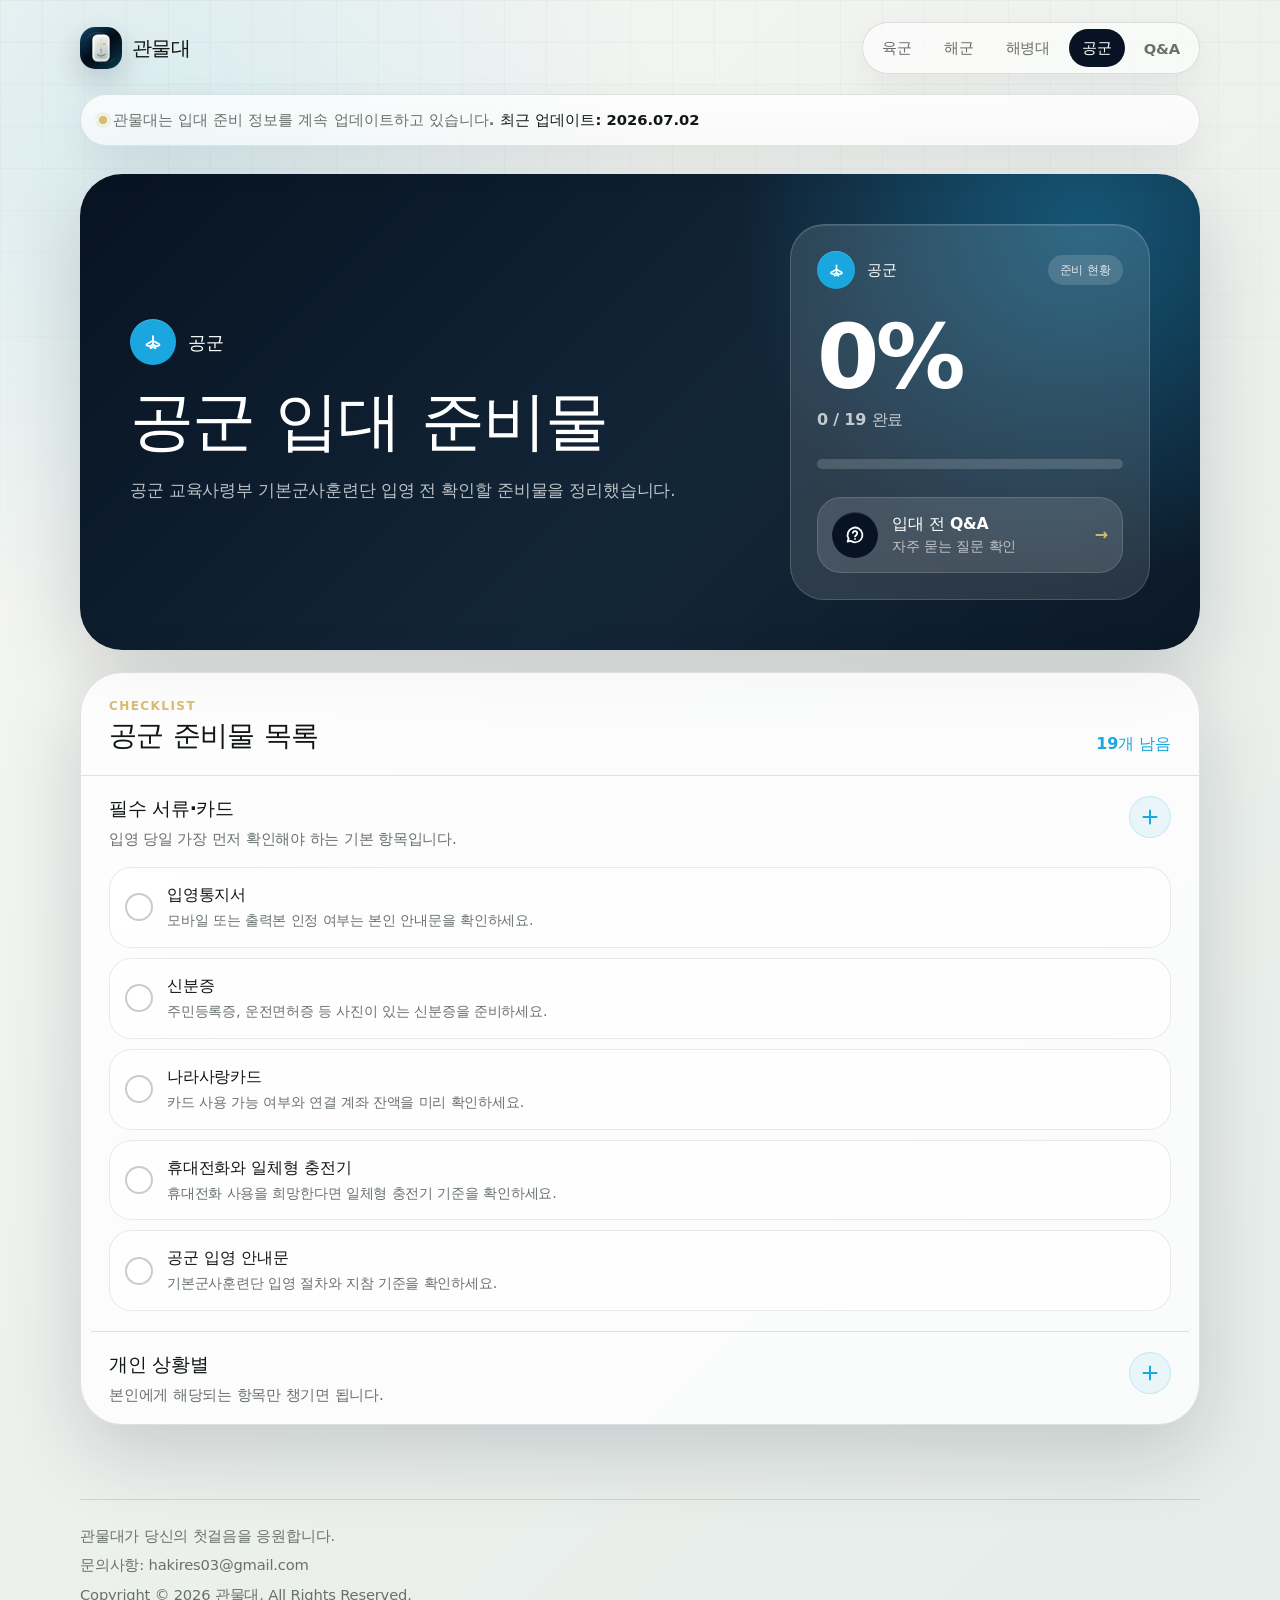
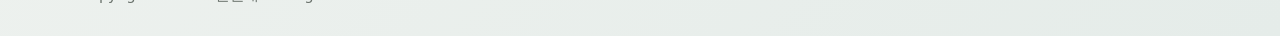
==== commit e2952506: "Update logo and remove notice action" ====
--- a/airforce.html
+++ b/airforce.html
@@ -10,6 +10,7 @@
     <meta name="theme-color" content="#071322" />
     <meta name="date" content="2026-07-02" />
     <link rel="canonical" href="https://gwanmuldae.kr/airforce.html" />
+    <link rel="icon" href="/favicon.svg" type="image/svg+xml" />
     <meta property="og:type" content="website" />
     <meta property="og:locale" content="ko_KR" />
     <meta property="og:site_name" content="관물대" />
@@ -23,11 +24,10 @@
     <script type="application/ld+json">{"@context":"https://schema.org","@type":"WebPage","name":"공군 입대 준비물 체크리스트","description":"공군 입대 준비물 체크리스트. 공군 기본군사훈련단 입영 전 필수 서류와 개인 상황별 준비물을 확인하세요.","url":"https://gwanmuldae.kr/airforce.html","inLanguage":"ko-KR","dateModified":"2026-07-02","breadcrumb":{"@type":"BreadcrumbList","itemListElement":[{"@type":"ListItem","position":1,"name":"관물대","item":"https://gwanmuldae.kr/"},{"@type":"ListItem","position":2,"name":"공군 입대 준비물","item":"https://gwanmuldae.kr/airforce.html"}]},"mainEntity":{"@type":"ItemList","name":"공군 입대 준비물 목록","itemListElement":[{"@type":"ListItem","position":1,"item":{"@type":"Thing","name":"입영통지서","description":"모바일 또는 출력본 인정 여부는 본인 안내문을 확인하세요."}},{"@type":"ListItem","position":2,"item":{"@type":"Thing","name":"신분증","description":"주민등록증, 운전면허증 등 사진이 있는 신분증을 준비하세요."}},{"@type":"ListItem","position":3,"item":{"@type":"Thing","name":"나라사랑카드","description":"카드 사용 가능 여부와 연결 계좌 잔액을 미리 확인하세요."}},{"@type":"ListItem","position":4,"item":{"@type":"Thing","name":"휴대전화와 일체형 충전기","description":"휴대전화 사용을 희망한다면 일체형 충전기 기준을 확인하세요."}},{"@type":"ListItem","position":5,"item":{"@type":"Thing","name":"공군 입영 안내문","description":"기본군사훈련단 입영 절차와 지참 기준을 확인하세요."}},{"@type":"ListItem","position":6,"item":{"@type":"Thing","name":"복용 중인 약과 처방전","description":"정기 복용 약은 처방전과 함께 준비하는 것이 안전합니다."}},{"@type":"ListItem","position":7,"item":{"@type":"Thing","name":"안경과 안경집","description":"시력 보정이 필요하다면 렌즈보다 안경을 우선 준비하세요."}},{"@type":"ListItem","position":8,"item":{"@type":"Thing","name":"자격증·면허증","description":"특기 분류나 안내문에서 요구하는 경우 준비하세요."}},{"@type":"ListItem","position":9,"item":{"@type":"Thing","name":"보호자 연락처 메모","description":"휴대전화 사용이 제한될 때를 대비해 종이에 적어두세요."}},{"@type":"ListItem","position":10,"item":{"@type":"Thing","name":"특기 관련 자격증·면허증","description":"특기 관련 안내를 받은 경우 원본 또는 사본 기준을 확인하세요."}},{"@type":"ListItem","position":11,"item":{"@type":"Thing","name":"칫솔과 치약","description":"부피가 작고 관리하기 쉬운 제품이 좋습니다."}},{"@type":"ListItem","position":12,"item":{"@type":"Thing","name":"세안제","description":"유리 용기보다 튜브형 또는 플라스틱 용기가 안전합니다."}},{"@type":"ListItem","position":13,"item":{"@type":"Thing","name":"로션·립밤","description":"건조함에 대비하되 향이 강한 제품은 피하세요."}},{"@type":"ListItem","position":14,"item":{"@type":"Thing","name":"지퍼백","description":"서류, 약, 작은 물건을 나눠 담기 좋습니다."}},{"@type":"ListItem","position":15,"item":{"@type":"Thing","name":"손목시계","description":"저렴하고 튼튼한 전자시계를 권장합니다."}},{"@type":"ListItem","position":16,"item":{"@type":"Thing","name":"군화용 깔창","description":"발 사이즈에 맞춰 미리 준비하면 편합니다."}},{"@type":"ListItem","position":17,"item":{"@type":"Thing","name":"물집 방지 패드","description":"장시간 보행과 훈련에 대비하세요."}},{"@type":"ListItem","position":18,"item":{"@type":"Thing","name":"여분 양말","description":"젖거나 땀이 많이 났을 때를 대비하세요."}},{"@type":"ListItem","position":19,"item":{"@type":"Thing","name":"작은 수첩과 볼펜","description":"주소, 계좌, 메모를 적어두기 좋습니다."}}]}}</script>
   </head>
   <body class="branch-airforce" data-page="checklist" data-branch="airforce">
-    <header class="site-header"><div class="container header-inner"><a class="brand" href="index.html" aria-label="관물대 홈으로 이동"><span class="brand-mark" aria-hidden="true"><svg focusable="false" viewBox="0 0 48 48" aria-hidden="true"><rect class="brand-locker-outline" x="8" y="8" width="32" height="32" rx="12"></rect><rect class="brand-locker-door" x="14" y="15" width="20" height="18" rx="5"></rect><path class="brand-locker-line" d="M19 21h10M19 27h10"></path><path class="brand-locker-accent" d="M31.5 20.5v7"></path></svg></span><span class="brand-word">관물대</span></a><nav class="site-nav" aria-label="주요 페이지"><a class="nav-link" href="army.html">육군</a><a class="nav-link" href="navy.html">해군</a><a class="nav-link" href="marine.html">해병대</a><a class="nav-link is-current" href="airforce.html">공군</a><a class="nav-link" href="qna.html">Q&amp;A</a></nav></div></header>
+    <header class="site-header"><div class="container header-inner"><a class="brand" href="index.html" aria-label="관물대 홈으로 이동"><span class="brand-mark" aria-hidden="true"><img src="favicon.svg" alt="" /></span><span class="brand-word">관물대</span></a><nav class="site-nav" aria-label="주요 페이지"><a class="nav-link" href="army.html">육군</a><a class="nav-link" href="navy.html">해군</a><a class="nav-link" href="marine.html">해병대</a><a class="nav-link is-current" href="airforce.html">공군</a><a class="nav-link" href="qna.html">Q&amp;A</a></nav></div></header>
     <aside class="update-notice container" aria-label="사이트 업데이트 안내">
       <div class="update-notice-inner">
         <p><span class="update-dot" aria-hidden="true"></span><span>관물대는 입대 준비 정보를 계속 업데이트하고 있습니다.</span> <span class="update-date">최근 업데이트: <time datetime="2026-07-02">2026.07.02</time></span></p>
-        <a class="update-link" href="qna.html">최근 변경 내용 보기<span aria-hidden="true">→</span></a>
       </div>
     </aside>
     <main class="container page-shell">
--- a/styles.css
+++ b/styles.css
@@ -83,13 +83,10 @@
   display: grid;
   place-items: center;
   border-radius: 15px;
-  color: #fff;
-  background: linear-gradient(145deg, #0b1829, #10273d);
-  box-shadow: 0 12px 30px rgb(7 19 34 / 0.22), inset 0 1px 0 rgb(255 255 255 / 0.16);
-}
-.brand-mark svg { width: 29px; height: 29px; }
-.brand-locker-outline, .brand-locker-door { fill: none; stroke: currentColor; stroke-width: 2.1; }
-.brand-locker-line, .brand-locker-accent { fill: none; stroke: var(--color-gold); stroke-linecap: round; stroke-width: 1.9; }
+  overflow: hidden;
+  box-shadow: 0 12px 30px rgb(7 19 34 / 0.18);
+}
+.brand-mark img { width: 100%; height: 100%; display: block; }
 .brand-word { font-size: 1.28rem; font-weight: 800; letter-spacing: -0.032em; }
 .site-nav { display: flex; align-items: center; gap: 6px; padding: 6px; border: 1px solid var(--color-line); border-radius: 999px; background: rgb(255 255 255 / 0.58); box-shadow: 0 12px 38px rgb(7 19 34 / 0.06); }
 .nav-link { min-height: 38px; display: inline-flex; align-items: center; justify-content: center; padding: 0 13px; border-radius: 999px; color: var(--color-muted); font-size: 0.92rem; font-weight: 700; letter-spacing: -0.012em; white-space: nowrap; }
@@ -133,25 +130,6 @@
   box-shadow: 0 0 0 4px rgb(216 187 112 / 0.15);
 }
 .update-date { color: var(--color-text); font-weight: 800; }
-.update-link {
-  min-height: 34px;
-  display: inline-flex;
-  align-items: center;
-  justify-content: center;
-  gap: 6px;
-  flex: 0 0 auto;
-  padding: 0 12px;
-  border-radius: 999px;
-  color: #fff;
-  background: var(--color-navy);
-  font-size: 0.84rem;
-  font-weight: 800;
-  letter-spacing: 0;
-  white-space: nowrap;
-  transition: transform 0.18s, background 0.18s;
-}
-.update-link:hover { transform: translateY(-1px); background: #0e2238; }
-
 .eyebrow, .tiny-label { margin: 0; color: var(--color-gold); font-size: 0.75rem; font-weight: 800; letter-spacing: 0.12em; text-transform: uppercase; }
 .home-shell { padding: 16px 0 40px; }
 .home-hero {
@@ -322,13 +300,11 @@
   .container { width: min(calc(100% - 24px), var(--container)); }
   .site-header { padding-top: 16px; }
   .brand-mark { width: 39px; height: 39px; border-radius: 14px; }
-  .brand-mark svg { width: 27px; height: 27px; }
   .brand-word { font-size: 1.18rem; }
   .home-shell, .page-shell, .qna-shell { padding-top: 8px; }
   .update-notice { margin-top: 4px; }
-  .update-notice-inner { align-items: flex-start; flex-direction: column; gap: 10px; padding: 14px 15px; border-radius: 24px; }
+  .update-notice-inner { padding: 14px 15px; border-radius: 24px; }
   .update-notice p { font-size: 0.88rem; }
-  .update-link { width: 100%; min-height: 38px; }
   .home-hero, .branch-hero, .qna-hero { border-radius: 30px; }
   .home-hero { min-height: 430px; }
   .branch-grid { grid-template-columns: 1fr; }
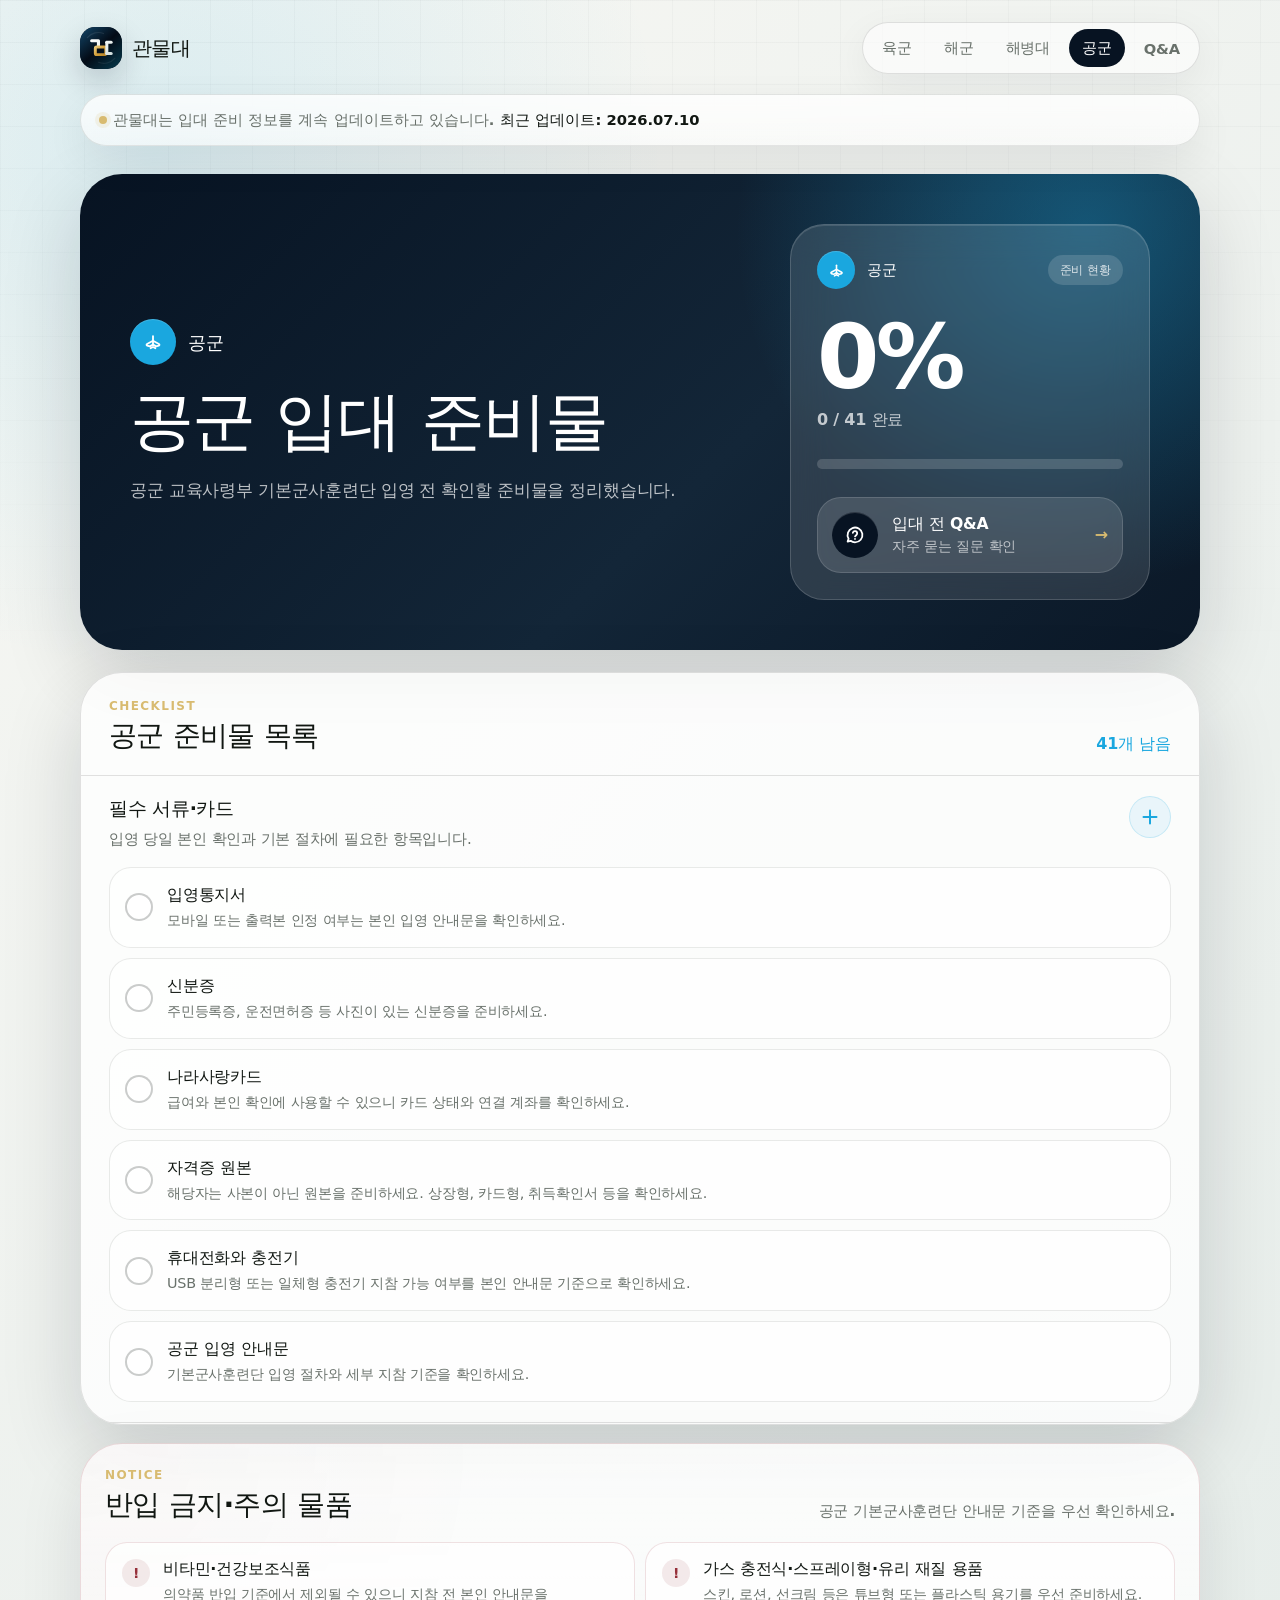
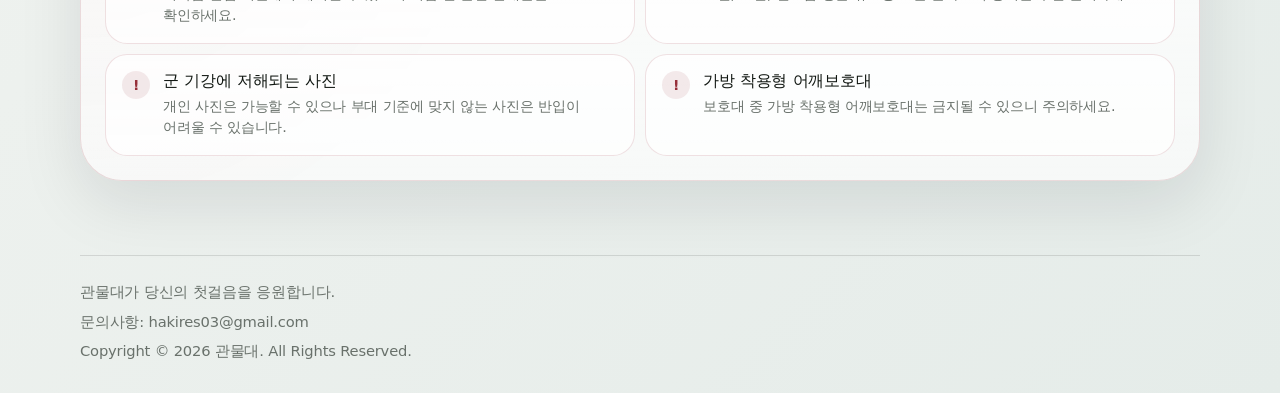
==== commit b0c67e50: "Add restricted items section" ====
--- a/airforce.html
+++ b/airforce.html
@@ -8,7 +8,7 @@
     <meta name="robots" content="index, follow, max-snippet:-1, max-image-preview:large" />
     <meta name="googlebot" content="index, follow, max-snippet:-1, max-image-preview:large" />
     <meta name="theme-color" content="#071322" />
-    <meta name="date" content="2026-07-02" />
+    <meta name="date" content="2026-07-10" />
     <link rel="canonical" href="https://gwanmuldae.kr/airforce.html" />
     <link rel="icon" href="/favicon.svg" type="image/svg+xml" />
     <meta property="og:type" content="website" />
@@ -21,13 +21,13 @@
     <meta name="twitter:title" content="공군 입대 준비물 체크리스트 | 관물대" />
     <meta name="twitter:description" content="공군 입대 준비물 체크리스트. 공군 기본군사훈련단 입영 전 필수 서류와 개인 상황별 준비물을 확인하세요." />
     <link rel="stylesheet" href="styles.css" />
-    <script type="application/ld+json">{"@context":"https://schema.org","@type":"WebPage","name":"공군 입대 준비물 체크리스트","description":"공군 입대 준비물 체크리스트. 공군 기본군사훈련단 입영 전 필수 서류와 개인 상황별 준비물을 확인하세요.","url":"https://gwanmuldae.kr/airforce.html","inLanguage":"ko-KR","dateModified":"2026-07-02","breadcrumb":{"@type":"BreadcrumbList","itemListElement":[{"@type":"ListItem","position":1,"name":"관물대","item":"https://gwanmuldae.kr/"},{"@type":"ListItem","position":2,"name":"공군 입대 준비물","item":"https://gwanmuldae.kr/airforce.html"}]},"mainEntity":{"@type":"ItemList","name":"공군 입대 준비물 목록","itemListElement":[{"@type":"ListItem","position":1,"item":{"@type":"Thing","name":"입영통지서","description":"모바일 또는 출력본 인정 여부는 본인 안내문을 확인하세요."}},{"@type":"ListItem","position":2,"item":{"@type":"Thing","name":"신분증","description":"주민등록증, 운전면허증 등 사진이 있는 신분증을 준비하세요."}},{"@type":"ListItem","position":3,"item":{"@type":"Thing","name":"나라사랑카드","description":"카드 사용 가능 여부와 연결 계좌 잔액을 미리 확인하세요."}},{"@type":"ListItem","position":4,"item":{"@type":"Thing","name":"휴대전화와 일체형 충전기","description":"휴대전화 사용을 희망한다면 일체형 충전기 기준을 확인하세요."}},{"@type":"ListItem","position":5,"item":{"@type":"Thing","name":"공군 입영 안내문","description":"기본군사훈련단 입영 절차와 지참 기준을 확인하세요."}},{"@type":"ListItem","position":6,"item":{"@type":"Thing","name":"복용 중인 약과 처방전","description":"정기 복용 약은 처방전과 함께 준비하는 것이 안전합니다."}},{"@type":"ListItem","position":7,"item":{"@type":"Thing","name":"안경과 안경집","description":"시력 보정이 필요하다면 렌즈보다 안경을 우선 준비하세요."}},{"@type":"ListItem","position":8,"item":{"@type":"Thing","name":"자격증·면허증","description":"특기 분류나 안내문에서 요구하는 경우 준비하세요."}},{"@type":"ListItem","position":9,"item":{"@type":"Thing","name":"보호자 연락처 메모","description":"휴대전화 사용이 제한될 때를 대비해 종이에 적어두세요."}},{"@type":"ListItem","position":10,"item":{"@type":"Thing","name":"특기 관련 자격증·면허증","description":"특기 관련 안내를 받은 경우 원본 또는 사본 기준을 확인하세요."}},{"@type":"ListItem","position":11,"item":{"@type":"Thing","name":"칫솔과 치약","description":"부피가 작고 관리하기 쉬운 제품이 좋습니다."}},{"@type":"ListItem","position":12,"item":{"@type":"Thing","name":"세안제","description":"유리 용기보다 튜브형 또는 플라스틱 용기가 안전합니다."}},{"@type":"ListItem","position":13,"item":{"@type":"Thing","name":"로션·립밤","description":"건조함에 대비하되 향이 강한 제품은 피하세요."}},{"@type":"ListItem","position":14,"item":{"@type":"Thing","name":"지퍼백","description":"서류, 약, 작은 물건을 나눠 담기 좋습니다."}},{"@type":"ListItem","position":15,"item":{"@type":"Thing","name":"손목시계","description":"저렴하고 튼튼한 전자시계를 권장합니다."}},{"@type":"ListItem","position":16,"item":{"@type":"Thing","name":"군화용 깔창","description":"발 사이즈에 맞춰 미리 준비하면 편합니다."}},{"@type":"ListItem","position":17,"item":{"@type":"Thing","name":"물집 방지 패드","description":"장시간 보행과 훈련에 대비하세요."}},{"@type":"ListItem","position":18,"item":{"@type":"Thing","name":"여분 양말","description":"젖거나 땀이 많이 났을 때를 대비하세요."}},{"@type":"ListItem","position":19,"item":{"@type":"Thing","name":"작은 수첩과 볼펜","description":"주소, 계좌, 메모를 적어두기 좋습니다."}}]}}</script>
+    <script type="application/ld+json">{"@context":"https://schema.org","@type":"WebPage","name":"공군 입대 준비물 체크리스트","description":"공군 입대 준비물 체크리스트. 공군 기본군사훈련단 입영 전 필수 서류와 개인 상황별 준비물을 확인하세요.","url":"https://gwanmuldae.kr/airforce.html","inLanguage":"ko-KR","dateModified":"2026-07-10","breadcrumb":{"@type":"BreadcrumbList","itemListElement":[{"@type":"ListItem","position":1,"name":"관물대","item":"https://gwanmuldae.kr/"},{"@type":"ListItem","position":2,"name":"공군 입대 준비물","item":"https://gwanmuldae.kr/airforce.html"}]},"mainEntity":{"@type":"ItemList","name":"공군 입대 준비물 목록","itemListElement":[{"@type":"ListItem","position":1,"item":{"@type":"Thing","name":"입영통지서","description":"모바일 또는 출력본 인정 여부는 본인 입영 안내문을 확인하세요."}},{"@type":"ListItem","position":2,"item":{"@type":"Thing","name":"신분증","description":"주민등록증, 운전면허증 등 사진이 있는 신분증을 준비하세요."}},{"@type":"ListItem","position":3,"item":{"@type":"Thing","name":"나라사랑카드","description":"급여와 본인 확인에 사용할 수 있으니 카드 상태와 연결 계좌를 확인하세요."}},{"@type":"ListItem","position":4,"item":{"@type":"Thing","name":"자격증 원본","description":"해당자는 사본이 아닌 원본을 준비하세요. 상장형, 카드형, 취득확인서 등을 확인하세요."}},{"@type":"ListItem","position":5,"item":{"@type":"Thing","name":"휴대전화와 충전기","description":"USB 분리형 또는 일체형 충전기 지참 가능 여부를 본인 안내문 기준으로 확인하세요."}},{"@type":"ListItem","position":6,"item":{"@type":"Thing","name":"공군 입영 안내문","description":"기본군사훈련단 입영 절차와 세부 지참 기준을 확인하세요."}},{"@type":"ListItem","position":7,"item":{"@type":"Thing","name":"전문 의약품","description":"진단서, 소견서, 처방전 중 1종을 함께 지참하면 반입 가능 여부 확인에 도움이 됩니다."}},{"@type":"ListItem","position":8,"item":{"@type":"Thing","name":"일반 의약품","description":"해열진통제, 감기약, 소화제, 붙이는 파스, 연고류 등은 각 포장 단위 1개까지 준비하세요."}},{"@type":"ListItem","position":9,"item":{"@type":"Thing","name":"의약품 포장 상태 확인","description":"포장 상태가 뜯어진 의약품은 반입이 어려울 수 있습니다. 비타민과 건강보조식품은 제외하세요."}},{"@type":"ListItem","position":10,"item":{"@type":"Thing","name":"안경","description":"필요 시 비상용 안경 1개를 추가로 준비할 수 있습니다."}},{"@type":"ListItem","position":11,"item":{"@type":"Thing","name":"렌즈와 인공눈물","description":"렌즈는 1회용 투명렌즈 위주로 준비하고, 인공눈물이 필요하면 함께 챙기세요."}},{"@type":"ListItem","position":12,"item":{"@type":"Thing","name":"치아교정 용품","description":"교정기, 치실, 치간칫솔, 교정용 칫솔 등 필요한 용품을 준비하세요."}},{"@type":"ListItem","position":13,"item":{"@type":"Thing","name":"사진","description":"개인 사진은 가능하지만 군 기강에 저해되는 사진은 반입이 어려울 수 있습니다."}},{"@type":"ListItem","position":14,"item":{"@type":"Thing","name":"보호자 연락처 메모","description":"휴대전화 사용이 제한될 때를 대비해 종이에 적어두면 좋습니다."}},{"@type":"ListItem","position":15,"item":{"@type":"Thing","name":"운동화","description":"보급품 지급 전까지 사용할 수 있는 운동화를 준비하세요."}},{"@type":"ListItem","position":16,"item":{"@type":"Thing","name":"개인 수건","description":"개인 수건은 3장 내외로 준비하세요."}},{"@type":"ListItem","position":17,"item":{"@type":"Thing","name":"KF94 흰색 마스크","description":"일회용 KF94 흰색 마스크는 3장 내외로 준비하세요."}},{"@type":"ListItem","position":18,"item":{"@type":"Thing","name":"개인 여벌옷","description":"보급품 지급 전까지 착용할 내의, 양말 등 7일치 내외를 준비하세요."}},{"@type":"ListItem","position":19,"item":{"@type":"Thing","name":"책","description":"책은 3권 이내로 준비하세요. 종교서적과 소설도 허용될 수 있습니다."}},{"@type":"ListItem","position":20,"item":{"@type":"Thing","name":"개인컵·텀블러","description":"유리 재질은 피하고, 휴대 가능한 작은 사이즈를 준비하세요."}},{"@type":"ListItem","position":21,"item":{"@type":"Thing","name":"텀블러 세정제","description":"코인형 텀블러 세정제는 10회분 내외로 준비할 수 있습니다."}},{"@type":"ListItem","position":22,"item":{"@type":"Thing","name":"필기구","description":"볼펜, 컴퓨터용 사인펜, 수정테이프, 네임펜, 유성매직 등을 준비하세요."}},{"@type":"ListItem","position":23,"item":{"@type":"Thing","name":"개인 모자","description":"필요한 경우 개인 모자를 준비하세요."}},{"@type":"ListItem","position":24,"item":{"@type":"Thing","name":"마스크 귀 보호대","description":"마스크 착용으로 귀가 불편할 때 사용할 수 있습니다."}},{"@type":"ListItem","position":25,"item":{"@type":"Thing","name":"립밤","description":"건조함에 대비해 작은 제품으로 준비하세요."}},{"@type":"ListItem","position":26,"item":{"@type":"Thing","name":"이어플러그","description":"취침이나 소음 환경에 대비해 준비할 수 있습니다."}},{"@type":"ListItem","position":27,"item":{"@type":"Thing","name":"손목시계","description":"저렴하고 튼튼한 전자시계를 권장합니다."}},{"@type":"ListItem","position":28,"item":{"@type":"Thing","name":"우표","description":"편지를 보낼 계획이 있다면 소량 준비하세요."}},{"@type":"ListItem","position":29,"item":{"@type":"Thing","name":"스킨·로션·선크림","description":"튜브형 또는 플라스틱 용기에 담긴 제품으로 준비하세요. 가스 충전식, 스프레이형, 유리 재질은 피하세요."}},{"@type":"ListItem","position":30,"item":{"@type":"Thing","name":"샴푸·바디워시","description":"부피가 크지 않은 제품으로 준비하세요."}},{"@type":"ListItem","position":31,"item":{"@type":"Thing","name":"샤워타월","description":"건조가 빠르고 관리하기 쉬운 제품이 좋습니다."}},{"@type":"ListItem","position":32,"item":{"@type":"Thing","name":"칫솔과 치약","description":"전동칫솔을 준비하는 경우 충전기도 함께 챙기세요."}},{"@type":"ListItem","position":33,"item":{"@type":"Thing","name":"면도기","description":"전기면도기를 준비하는 경우 충전기도 함께 챙기세요."}},{"@type":"ListItem","position":34,"item":{"@type":"Thing","name":"보조배터리","description":"휴대전화 사용과 이동 상황에 대비해 준비할 수 있습니다."}},{"@type":"ListItem","position":35,"item":{"@type":"Thing","name":"유·무선 이어폰","description":"휴대전화 사용 가능 기준에 맞춰 준비하세요."}},{"@type":"ListItem","position":36,"item":{"@type":"Thing","name":"지퍼백","description":"서류, 약, 작은 물건을 나눠 담기 좋습니다."}},{"@type":"ListItem","position":37,"item":{"@type":"Thing","name":"깔창","description":"필요 시 준비할 수 있습니다. 발 사이즈에 맞는 제품을 선택하세요."}},{"@type":"ListItem","position":38,"item":{"@type":"Thing","name":"압박밴드","description":"손목, 발목, 무릎 등 개인 상태에 따라 필요한 경우 준비하세요."}},{"@type":"ListItem","position":39,"item":{"@type":"Thing","name":"보호대","description":"손목, 발목, 무릎 보호대는 필요 시 준비할 수 있습니다."}},{"@type":"ListItem","position":40,"item":{"@type":"Thing","name":"어깨보호대 기준","description":"보호대 중 가방 착용형 어깨보호대는 금지될 수 있으니 주의하세요."}},{"@type":"ListItem","position":41,"item":{"@type":"Thing","name":"작은 수첩","description":"주소, 계좌, 메모를 적어두기 좋습니다."}}]}}</script>
   </head>
   <body class="branch-airforce" data-page="checklist" data-branch="airforce">
     <header class="site-header"><div class="container header-inner"><a class="brand" href="index.html" aria-label="관물대 홈으로 이동"><span class="brand-mark" aria-hidden="true"><img src="favicon.svg" alt="" /></span><span class="brand-word">관물대</span></a><nav class="site-nav" aria-label="주요 페이지"><a class="nav-link" href="army.html">육군</a><a class="nav-link" href="navy.html">해군</a><a class="nav-link" href="marine.html">해병대</a><a class="nav-link is-current" href="airforce.html">공군</a><a class="nav-link" href="qna.html">Q&amp;A</a></nav></div></header>
     <aside class="update-notice container" aria-label="사이트 업데이트 안내">
       <div class="update-notice-inner">
-        <p><span class="update-dot" aria-hidden="true"></span><span>관물대는 입대 준비 정보를 계속 업데이트하고 있습니다.</span> <span class="update-date">최근 업데이트: <time datetime="2026-07-02">2026.07.02</time></span></p>
+        <p><span class="update-dot" aria-hidden="true"></span><span>관물대는 입대 준비 정보를 계속 업데이트하고 있습니다.</span> <span class="update-date">최근 업데이트: <time datetime="2026-07-10">2026.07.10</time></span></p>
       </div>
     </aside>
     <main class="container page-shell">
@@ -64,7 +64,7 @@
     <div class="category-head">
       <div>
         <h3>필수 서류·카드</h3>
-        <p>입영 당일 가장 먼저 확인해야 하는 기본 항목입니다.</p>
+        <p>입영 당일 본인 확인과 기본 절차에 필요한 항목입니다.</p>
       </div>
       <button class="add-button" type="button" data-action="toggle-add" aria-label="필수 서류·카드에 항목 추가"><span class="add-plus" aria-hidden="true"></span></button>
     </div>
@@ -78,7 +78,7 @@
     <div class="check-row">
       <input class="item-check" type="checkbox" id="airforce-required-notice" data-id="airforce-required-notice" />
       <label class="fake-check" for="airforce-required-notice" aria-hidden="true"></label>
-      <label class="item-copy" for="airforce-required-notice"><strong class="item-title">입영통지서</strong><em>모바일 또는 출력본 인정 여부는 본인 안내문을 확인하세요.</em></label>
+      <label class="item-copy" for="airforce-required-notice"><strong class="item-title">입영통지서</strong><em>모바일 또는 출력본 인정 여부는 본인 입영 안내문을 확인하세요.</em></label>
     </div>
   </li>
 <li class="check-item" data-id="airforce-required-id-card">
@@ -92,21 +92,28 @@
     <div class="check-row">
       <input class="item-check" type="checkbox" id="airforce-required-nara-card" data-id="airforce-required-nara-card" />
       <label class="fake-check" for="airforce-required-nara-card" aria-hidden="true"></label>
-      <label class="item-copy" for="airforce-required-nara-card"><strong class="item-title">나라사랑카드</strong><em>카드 사용 가능 여부와 연결 계좌 잔액을 미리 확인하세요.</em></label>
+      <label class="item-copy" for="airforce-required-nara-card"><strong class="item-title">나라사랑카드</strong><em>급여와 본인 확인에 사용할 수 있으니 카드 상태와 연결 계좌를 확인하세요.</em></label>
+    </div>
+  </li>
+<li class="check-item" data-id="airforce-required-certificate-original">
+    <div class="check-row">
+      <input class="item-check" type="checkbox" id="airforce-required-certificate-original" data-id="airforce-required-certificate-original" />
+      <label class="fake-check" for="airforce-required-certificate-original" aria-hidden="true"></label>
+      <label class="item-copy" for="airforce-required-certificate-original"><strong class="item-title">자격증 원본</strong><em>해당자는 사본이 아닌 원본을 준비하세요. 상장형, 카드형, 취득확인서 등을 확인하세요.</em></label>
     </div>
   </li>
 <li class="check-item" data-id="airforce-required-phone-charger">
     <div class="check-row">
       <input class="item-check" type="checkbox" id="airforce-required-phone-charger" data-id="airforce-required-phone-charger" />
       <label class="fake-check" for="airforce-required-phone-charger" aria-hidden="true"></label>
-      <label class="item-copy" for="airforce-required-phone-charger"><strong class="item-title">휴대전화와 일체형 충전기</strong><em>휴대전화 사용을 희망한다면 일체형 충전기 기준을 확인하세요.</em></label>
+      <label class="item-copy" for="airforce-required-phone-charger"><strong class="item-title">휴대전화와 충전기</strong><em>USB 분리형 또는 일체형 충전기 지참 가능 여부를 본인 안내문 기준으로 확인하세요.</em></label>
     </div>
   </li>
 <li class="check-item" data-id="airforce-required-airforce-guide">
     <div class="check-row">
       <input class="item-check" type="checkbox" id="airforce-required-airforce-guide" data-id="airforce-required-airforce-guide" />
       <label class="fake-check" for="airforce-required-airforce-guide" aria-hidden="true"></label>
-      <label class="item-copy" for="airforce-required-airforce-guide"><strong class="item-title">공군 입영 안내문</strong><em>기본군사훈련단 입영 절차와 지참 기준을 확인하세요.</em></label>
+      <label class="item-copy" for="airforce-required-airforce-guide"><strong class="item-title">공군 입영 안내문</strong><em>기본군사훈련단 입영 절차와 세부 지참 기준을 확인하세요.</em></label>
     </div>
   </li>
     </ul>
@@ -115,7 +122,7 @@
     <div class="category-head">
       <div>
         <h3>개인 상황별</h3>
-        <p>본인에게 해당되는 항목만 챙기면 됩니다.</p>
+        <p>본인에게 해당되는 항목만 준비하세요.</p>
       </div>
       <button class="add-button" type="button" data-action="toggle-add" aria-label="개인 상황별에 항목 추가"><span class="add-plus" aria-hidden="true"></span></button>
     </div>
@@ -125,39 +132,60 @@
       <button type="submit">추가</button>
     </form>
     <ul class="item-list">
-      <li class="check-item" data-id="airforce-personal-medicine">
-    <div class="check-row">
-      <input class="item-check" type="checkbox" id="airforce-personal-medicine" data-id="airforce-personal-medicine" />
-      <label class="fake-check" for="airforce-personal-medicine" aria-hidden="true"></label>
-      <label class="item-copy" for="airforce-personal-medicine"><strong class="item-title">복용 중인 약과 처방전</strong><em>정기 복용 약은 처방전과 함께 준비하는 것이 안전합니다.</em></label>
+      <li class="check-item" data-id="airforce-personal-prescription-medicine">
+    <div class="check-row">
+      <input class="item-check" type="checkbox" id="airforce-personal-prescription-medicine" data-id="airforce-personal-prescription-medicine" />
+      <label class="fake-check" for="airforce-personal-prescription-medicine" aria-hidden="true"></label>
+      <label class="item-copy" for="airforce-personal-prescription-medicine"><strong class="item-title">전문 의약품</strong><em>진단서, 소견서, 처방전 중 1종을 함께 지참하면 반입 가능 여부 확인에 도움이 됩니다.</em></label>
+    </div>
+  </li>
+<li class="check-item" data-id="airforce-personal-general-medicine">
+    <div class="check-row">
+      <input class="item-check" type="checkbox" id="airforce-personal-general-medicine" data-id="airforce-personal-general-medicine" />
+      <label class="fake-check" for="airforce-personal-general-medicine" aria-hidden="true"></label>
+      <label class="item-copy" for="airforce-personal-general-medicine"><strong class="item-title">일반 의약품</strong><em>해열진통제, 감기약, 소화제, 붙이는 파스, 연고류 등은 각 포장 단위 1개까지 준비하세요.</em></label>
+    </div>
+  </li>
+<li class="check-item" data-id="airforce-personal-medicine-package">
+    <div class="check-row">
+      <input class="item-check" type="checkbox" id="airforce-personal-medicine-package" data-id="airforce-personal-medicine-package" />
+      <label class="fake-check" for="airforce-personal-medicine-package" aria-hidden="true"></label>
+      <label class="item-copy" for="airforce-personal-medicine-package"><strong class="item-title">의약품 포장 상태 확인</strong><em>포장 상태가 뜯어진 의약품은 반입이 어려울 수 있습니다. 비타민과 건강보조식품은 제외하세요.</em></label>
     </div>
   </li>
 <li class="check-item" data-id="airforce-personal-glasses">
     <div class="check-row">
       <input class="item-check" type="checkbox" id="airforce-personal-glasses" data-id="airforce-personal-glasses" />
       <label class="fake-check" for="airforce-personal-glasses" aria-hidden="true"></label>
-      <label class="item-copy" for="airforce-personal-glasses"><strong class="item-title">안경과 안경집</strong><em>시력 보정이 필요하다면 렌즈보다 안경을 우선 준비하세요.</em></label>
-    </div>
-  </li>
-<li class="check-item" data-id="airforce-personal-license">
-    <div class="check-row">
-      <input class="item-check" type="checkbox" id="airforce-personal-license" data-id="airforce-personal-license" />
-      <label class="fake-check" for="airforce-personal-license" aria-hidden="true"></label>
-      <label class="item-copy" for="airforce-personal-license"><strong class="item-title">자격증·면허증</strong><em>특기 분류나 안내문에서 요구하는 경우 준비하세요.</em></label>
+      <label class="item-copy" for="airforce-personal-glasses"><strong class="item-title">안경</strong><em>필요 시 비상용 안경 1개를 추가로 준비할 수 있습니다.</em></label>
+    </div>
+  </li>
+<li class="check-item" data-id="airforce-personal-lenses">
+    <div class="check-row">
+      <input class="item-check" type="checkbox" id="airforce-personal-lenses" data-id="airforce-personal-lenses" />
+      <label class="fake-check" for="airforce-personal-lenses" aria-hidden="true"></label>
+      <label class="item-copy" for="airforce-personal-lenses"><strong class="item-title">렌즈와 인공눈물</strong><em>렌즈는 1회용 투명렌즈 위주로 준비하고, 인공눈물이 필요하면 함께 챙기세요.</em></label>
+    </div>
+  </li>
+<li class="check-item" data-id="airforce-personal-orthodontic">
+    <div class="check-row">
+      <input class="item-check" type="checkbox" id="airforce-personal-orthodontic" data-id="airforce-personal-orthodontic" />
+      <label class="fake-check" for="airforce-personal-orthodontic" aria-hidden="true"></label>
+      <label class="item-copy" for="airforce-personal-orthodontic"><strong class="item-title">치아교정 용품</strong><em>교정기, 치실, 치간칫솔, 교정용 칫솔 등 필요한 용품을 준비하세요.</em></label>
+    </div>
+  </li>
+<li class="check-item" data-id="airforce-personal-photo">
+    <div class="check-row">
+      <input class="item-check" type="checkbox" id="airforce-personal-photo" data-id="airforce-personal-photo" />
+      <label class="fake-check" for="airforce-personal-photo" aria-hidden="true"></label>
+      <label class="item-copy" for="airforce-personal-photo"><strong class="item-title">사진</strong><em>개인 사진은 가능하지만 군 기강에 저해되는 사진은 반입이 어려울 수 있습니다.</em></label>
     </div>
   </li>
 <li class="check-item" data-id="airforce-personal-contact-note">
     <div class="check-row">
       <input class="item-check" type="checkbox" id="airforce-personal-contact-note" data-id="airforce-personal-contact-note" />
       <label class="fake-check" for="airforce-personal-contact-note" aria-hidden="true"></label>
-      <label class="item-copy" for="airforce-personal-contact-note"><strong class="item-title">보호자 연락처 메모</strong><em>휴대전화 사용이 제한될 때를 대비해 종이에 적어두세요.</em></label>
-    </div>
-  </li>
-<li class="check-item" data-id="airforce-personal-airforce-license">
-    <div class="check-row">
-      <input class="item-check" type="checkbox" id="airforce-personal-airforce-license" data-id="airforce-personal-airforce-license" />
-      <label class="fake-check" for="airforce-personal-airforce-license" aria-hidden="true"></label>
-      <label class="item-copy" for="airforce-personal-airforce-license"><strong class="item-title">특기 관련 자격증·면허증</strong><em>특기 관련 안내를 받은 경우 원본 또는 사본 기준을 확인하세요.</em></label>
+      <label class="item-copy" for="airforce-personal-contact-note"><strong class="item-title">보호자 연락처 메모</strong><em>휴대전화 사용이 제한될 때를 대비해 종이에 적어두면 좋습니다.</em></label>
     </div>
   </li>
     </ul>
@@ -166,7 +194,7 @@
     <div class="category-head">
       <div>
         <h3>생활·위생</h3>
-        <p>작고 단순한 제품 위주로 준비하세요.</p>
+        <p>보급 전까지 사용할 개인 생활용품과 위생용품입니다.</p>
       </div>
       <button class="add-button" type="button" data-action="toggle-add" aria-label="생활·위생에 항목 추가"><span class="add-plus" aria-hidden="true"></span></button>
     </div>
@@ -176,25 +204,151 @@
       <button type="submit">추가</button>
     </form>
     <ul class="item-list">
-      <li class="check-item" data-id="airforce-daily-toothbrush">
+      <li class="check-item" data-id="airforce-daily-running-shoes">
+    <div class="check-row">
+      <input class="item-check" type="checkbox" id="airforce-daily-running-shoes" data-id="airforce-daily-running-shoes" />
+      <label class="fake-check" for="airforce-daily-running-shoes" aria-hidden="true"></label>
+      <label class="item-copy" for="airforce-daily-running-shoes"><strong class="item-title">운동화</strong><em>보급품 지급 전까지 사용할 수 있는 운동화를 준비하세요.</em></label>
+    </div>
+  </li>
+<li class="check-item" data-id="airforce-daily-towels">
+    <div class="check-row">
+      <input class="item-check" type="checkbox" id="airforce-daily-towels" data-id="airforce-daily-towels" />
+      <label class="fake-check" for="airforce-daily-towels" aria-hidden="true"></label>
+      <label class="item-copy" for="airforce-daily-towels"><strong class="item-title">개인 수건</strong><em>개인 수건은 3장 내외로 준비하세요.</em></label>
+    </div>
+  </li>
+<li class="check-item" data-id="airforce-daily-white-kf94-mask">
+    <div class="check-row">
+      <input class="item-check" type="checkbox" id="airforce-daily-white-kf94-mask" data-id="airforce-daily-white-kf94-mask" />
+      <label class="fake-check" for="airforce-daily-white-kf94-mask" aria-hidden="true"></label>
+      <label class="item-copy" for="airforce-daily-white-kf94-mask"><strong class="item-title">KF94 흰색 마스크</strong><em>일회용 KF94 흰색 마스크는 3장 내외로 준비하세요.</em></label>
+    </div>
+  </li>
+<li class="check-item" data-id="airforce-daily-extra-clothes">
+    <div class="check-row">
+      <input class="item-check" type="checkbox" id="airforce-daily-extra-clothes" data-id="airforce-daily-extra-clothes" />
+      <label class="fake-check" for="airforce-daily-extra-clothes" aria-hidden="true"></label>
+      <label class="item-copy" for="airforce-daily-extra-clothes"><strong class="item-title">개인 여벌옷</strong><em>보급품 지급 전까지 착용할 내의, 양말 등 7일치 내외를 준비하세요.</em></label>
+    </div>
+  </li>
+<li class="check-item" data-id="airforce-daily-book">
+    <div class="check-row">
+      <input class="item-check" type="checkbox" id="airforce-daily-book" data-id="airforce-daily-book" />
+      <label class="fake-check" for="airforce-daily-book" aria-hidden="true"></label>
+      <label class="item-copy" for="airforce-daily-book"><strong class="item-title">책</strong><em>책은 3권 이내로 준비하세요. 종교서적과 소설도 허용될 수 있습니다.</em></label>
+    </div>
+  </li>
+<li class="check-item" data-id="airforce-daily-cup-tumbler">
+    <div class="check-row">
+      <input class="item-check" type="checkbox" id="airforce-daily-cup-tumbler" data-id="airforce-daily-cup-tumbler" />
+      <label class="fake-check" for="airforce-daily-cup-tumbler" aria-hidden="true"></label>
+      <label class="item-copy" for="airforce-daily-cup-tumbler"><strong class="item-title">개인컵·텀블러</strong><em>유리 재질은 피하고, 휴대 가능한 작은 사이즈를 준비하세요.</em></label>
+    </div>
+  </li>
+<li class="check-item" data-id="airforce-daily-tumbler-cleaner">
+    <div class="check-row">
+      <input class="item-check" type="checkbox" id="airforce-daily-tumbler-cleaner" data-id="airforce-daily-tumbler-cleaner" />
+      <label class="fake-check" for="airforce-daily-tumbler-cleaner" aria-hidden="true"></label>
+      <label class="item-copy" for="airforce-daily-tumbler-cleaner"><strong class="item-title">텀블러 세정제</strong><em>코인형 텀블러 세정제는 10회분 내외로 준비할 수 있습니다.</em></label>
+    </div>
+  </li>
+<li class="check-item" data-id="airforce-daily-stationery">
+    <div class="check-row">
+      <input class="item-check" type="checkbox" id="airforce-daily-stationery" data-id="airforce-daily-stationery" />
+      <label class="fake-check" for="airforce-daily-stationery" aria-hidden="true"></label>
+      <label class="item-copy" for="airforce-daily-stationery"><strong class="item-title">필기구</strong><em>볼펜, 컴퓨터용 사인펜, 수정테이프, 네임펜, 유성매직 등을 준비하세요.</em></label>
+    </div>
+  </li>
+<li class="check-item" data-id="airforce-daily-cap">
+    <div class="check-row">
+      <input class="item-check" type="checkbox" id="airforce-daily-cap" data-id="airforce-daily-cap" />
+      <label class="fake-check" for="airforce-daily-cap" aria-hidden="true"></label>
+      <label class="item-copy" for="airforce-daily-cap"><strong class="item-title">개인 모자</strong><em>필요한 경우 개인 모자를 준비하세요.</em></label>
+    </div>
+  </li>
+<li class="check-item" data-id="airforce-daily-ear-protection">
+    <div class="check-row">
+      <input class="item-check" type="checkbox" id="airforce-daily-ear-protection" data-id="airforce-daily-ear-protection" />
+      <label class="fake-check" for="airforce-daily-ear-protection" aria-hidden="true"></label>
+      <label class="item-copy" for="airforce-daily-ear-protection"><strong class="item-title">마스크 귀 보호대</strong><em>마스크 착용으로 귀가 불편할 때 사용할 수 있습니다.</em></label>
+    </div>
+  </li>
+<li class="check-item" data-id="airforce-daily-lip-balm">
+    <div class="check-row">
+      <input class="item-check" type="checkbox" id="airforce-daily-lip-balm" data-id="airforce-daily-lip-balm" />
+      <label class="fake-check" for="airforce-daily-lip-balm" aria-hidden="true"></label>
+      <label class="item-copy" for="airforce-daily-lip-balm"><strong class="item-title">립밤</strong><em>건조함에 대비해 작은 제품으로 준비하세요.</em></label>
+    </div>
+  </li>
+<li class="check-item" data-id="airforce-daily-earplugs">
+    <div class="check-row">
+      <input class="item-check" type="checkbox" id="airforce-daily-earplugs" data-id="airforce-daily-earplugs" />
+      <label class="fake-check" for="airforce-daily-earplugs" aria-hidden="true"></label>
+      <label class="item-copy" for="airforce-daily-earplugs"><strong class="item-title">이어플러그</strong><em>취침이나 소음 환경에 대비해 준비할 수 있습니다.</em></label>
+    </div>
+  </li>
+<li class="check-item" data-id="airforce-daily-watch">
+    <div class="check-row">
+      <input class="item-check" type="checkbox" id="airforce-daily-watch" data-id="airforce-daily-watch" />
+      <label class="fake-check" for="airforce-daily-watch" aria-hidden="true"></label>
+      <label class="item-copy" for="airforce-daily-watch"><strong class="item-title">손목시계</strong><em>저렴하고 튼튼한 전자시계를 권장합니다.</em></label>
+    </div>
+  </li>
+<li class="check-item" data-id="airforce-daily-stamp">
+    <div class="check-row">
+      <input class="item-check" type="checkbox" id="airforce-daily-stamp" data-id="airforce-daily-stamp" />
+      <label class="fake-check" for="airforce-daily-stamp" aria-hidden="true"></label>
+      <label class="item-copy" for="airforce-daily-stamp"><strong class="item-title">우표</strong><em>편지를 보낼 계획이 있다면 소량 준비하세요.</em></label>
+    </div>
+  </li>
+<li class="check-item" data-id="airforce-daily-skin-care">
+    <div class="check-row">
+      <input class="item-check" type="checkbox" id="airforce-daily-skin-care" data-id="airforce-daily-skin-care" />
+      <label class="fake-check" for="airforce-daily-skin-care" aria-hidden="true"></label>
+      <label class="item-copy" for="airforce-daily-skin-care"><strong class="item-title">스킨·로션·선크림</strong><em>튜브형 또는 플라스틱 용기에 담긴 제품으로 준비하세요. 가스 충전식, 스프레이형, 유리 재질은 피하세요.</em></label>
+    </div>
+  </li>
+<li class="check-item" data-id="airforce-daily-shampoo-bodywash">
+    <div class="check-row">
+      <input class="item-check" type="checkbox" id="airforce-daily-shampoo-bodywash" data-id="airforce-daily-shampoo-bodywash" />
+      <label class="fake-check" for="airforce-daily-shampoo-bodywash" aria-hidden="true"></label>
+      <label class="item-copy" for="airforce-daily-shampoo-bodywash"><strong class="item-title">샴푸·바디워시</strong><em>부피가 크지 않은 제품으로 준비하세요.</em></label>
+    </div>
+  </li>
+<li class="check-item" data-id="airforce-daily-shower-towel">
+    <div class="check-row">
+      <input class="item-check" type="checkbox" id="airforce-daily-shower-towel" data-id="airforce-daily-shower-towel" />
+      <label class="fake-check" for="airforce-daily-shower-towel" aria-hidden="true"></label>
+      <label class="item-copy" for="airforce-daily-shower-towel"><strong class="item-title">샤워타월</strong><em>건조가 빠르고 관리하기 쉬운 제품이 좋습니다.</em></label>
+    </div>
+  </li>
+<li class="check-item" data-id="airforce-daily-toothbrush">
     <div class="check-row">
       <input class="item-check" type="checkbox" id="airforce-daily-toothbrush" data-id="airforce-daily-toothbrush" />
       <label class="fake-check" for="airforce-daily-toothbrush" aria-hidden="true"></label>
-      <label class="item-copy" for="airforce-daily-toothbrush"><strong class="item-title">칫솔과 치약</strong><em>부피가 작고 관리하기 쉬운 제품이 좋습니다.</em></label>
-    </div>
-  </li>
-<li class="check-item" data-id="airforce-daily-cleanser">
-    <div class="check-row">
-      <input class="item-check" type="checkbox" id="airforce-daily-cleanser" data-id="airforce-daily-cleanser" />
-      <label class="fake-check" for="airforce-daily-cleanser" aria-hidden="true"></label>
-      <label class="item-copy" for="airforce-daily-cleanser"><strong class="item-title">세안제</strong><em>유리 용기보다 튜브형 또는 플라스틱 용기가 안전합니다.</em></label>
-    </div>
-  </li>
-<li class="check-item" data-id="airforce-daily-lotion">
-    <div class="check-row">
-      <input class="item-check" type="checkbox" id="airforce-daily-lotion" data-id="airforce-daily-lotion" />
-      <label class="fake-check" for="airforce-daily-lotion" aria-hidden="true"></label>
-      <label class="item-copy" for="airforce-daily-lotion"><strong class="item-title">로션·립밤</strong><em>건조함에 대비하되 향이 강한 제품은 피하세요.</em></label>
+      <label class="item-copy" for="airforce-daily-toothbrush"><strong class="item-title">칫솔과 치약</strong><em>전동칫솔을 준비하는 경우 충전기도 함께 챙기세요.</em></label>
+    </div>
+  </li>
+<li class="check-item" data-id="airforce-daily-razor">
+    <div class="check-row">
+      <input class="item-check" type="checkbox" id="airforce-daily-razor" data-id="airforce-daily-razor" />
+      <label class="fake-check" for="airforce-daily-razor" aria-hidden="true"></label>
+      <label class="item-copy" for="airforce-daily-razor"><strong class="item-title">면도기</strong><em>전기면도기를 준비하는 경우 충전기도 함께 챙기세요.</em></label>
+    </div>
+  </li>
+<li class="check-item" data-id="airforce-daily-power-bank">
+    <div class="check-row">
+      <input class="item-check" type="checkbox" id="airforce-daily-power-bank" data-id="airforce-daily-power-bank" />
+      <label class="fake-check" for="airforce-daily-power-bank" aria-hidden="true"></label>
+      <label class="item-copy" for="airforce-daily-power-bank"><strong class="item-title">보조배터리</strong><em>휴대전화 사용과 이동 상황에 대비해 준비할 수 있습니다.</em></label>
+    </div>
+  </li>
+<li class="check-item" data-id="airforce-daily-earphones">
+    <div class="check-row">
+      <input class="item-check" type="checkbox" id="airforce-daily-earphones" data-id="airforce-daily-earphones" />
+      <label class="fake-check" for="airforce-daily-earphones" aria-hidden="true"></label>
+      <label class="item-copy" for="airforce-daily-earphones"><strong class="item-title">유·무선 이어폰</strong><em>휴대전화 사용 가능 기준에 맞춰 준비하세요.</em></label>
     </div>
   </li>
 <li class="check-item" data-id="airforce-daily-zipbag">
@@ -202,13 +356,6 @@
       <input class="item-check" type="checkbox" id="airforce-daily-zipbag" data-id="airforce-daily-zipbag" />
       <label class="fake-check" for="airforce-daily-zipbag" aria-hidden="true"></label>
       <label class="item-copy" for="airforce-daily-zipbag"><strong class="item-title">지퍼백</strong><em>서류, 약, 작은 물건을 나눠 담기 좋습니다.</em></label>
-    </div>
-  </li>
-<li class="check-item" data-id="airforce-daily-watch">
-    <div class="check-row">
-      <input class="item-check" type="checkbox" id="airforce-daily-watch" data-id="airforce-daily-watch" />
-      <label class="fake-check" for="airforce-daily-watch" aria-hidden="true"></label>
-      <label class="item-copy" for="airforce-daily-watch"><strong class="item-title">손목시계</strong><em>저렴하고 튼튼한 전자시계를 권장합니다.</em></label>
     </div>
   </li>
     </ul>
@@ -217,7 +364,7 @@
     <div class="category-head">
       <div>
         <h3>훈련 도움</h3>
-        <p>발과 피부 보호처럼 초반 적응에 도움이 되는 항목입니다.</p>
+        <p>초반 적응과 훈련 중 불편을 줄이는 데 도움이 되는 항목입니다.</p>
       </div>
       <button class="add-button" type="button" data-action="toggle-add" aria-label="훈련 도움에 항목 추가"><span class="add-plus" aria-hidden="true"></span></button>
     </div>
@@ -231,33 +378,67 @@
     <div class="check-row">
       <input class="item-check" type="checkbox" id="airforce-training-insoles" data-id="airforce-training-insoles" />
       <label class="fake-check" for="airforce-training-insoles" aria-hidden="true"></label>
-      <label class="item-copy" for="airforce-training-insoles"><strong class="item-title">군화용 깔창</strong><em>발 사이즈에 맞춰 미리 준비하면 편합니다.</em></label>
-    </div>
-  </li>
-<li class="check-item" data-id="airforce-training-blister-pad">
-    <div class="check-row">
-      <input class="item-check" type="checkbox" id="airforce-training-blister-pad" data-id="airforce-training-blister-pad" />
-      <label class="fake-check" for="airforce-training-blister-pad" aria-hidden="true"></label>
-      <label class="item-copy" for="airforce-training-blister-pad"><strong class="item-title">물집 방지 패드</strong><em>장시간 보행과 훈련에 대비하세요.</em></label>
-    </div>
-  </li>
-<li class="check-item" data-id="airforce-training-extra-socks">
-    <div class="check-row">
-      <input class="item-check" type="checkbox" id="airforce-training-extra-socks" data-id="airforce-training-extra-socks" />
-      <label class="fake-check" for="airforce-training-extra-socks" aria-hidden="true"></label>
-      <label class="item-copy" for="airforce-training-extra-socks"><strong class="item-title">여분 양말</strong><em>젖거나 땀이 많이 났을 때를 대비하세요.</em></label>
+      <label class="item-copy" for="airforce-training-insoles"><strong class="item-title">깔창</strong><em>필요 시 준비할 수 있습니다. 발 사이즈에 맞는 제품을 선택하세요.</em></label>
+    </div>
+  </li>
+<li class="check-item" data-id="airforce-training-compression-band">
+    <div class="check-row">
+      <input class="item-check" type="checkbox" id="airforce-training-compression-band" data-id="airforce-training-compression-band" />
+      <label class="fake-check" for="airforce-training-compression-band" aria-hidden="true"></label>
+      <label class="item-copy" for="airforce-training-compression-band"><strong class="item-title">압박밴드</strong><em>손목, 발목, 무릎 등 개인 상태에 따라 필요한 경우 준비하세요.</em></label>
+    </div>
+  </li>
+<li class="check-item" data-id="airforce-training-protector">
+    <div class="check-row">
+      <input class="item-check" type="checkbox" id="airforce-training-protector" data-id="airforce-training-protector" />
+      <label class="fake-check" for="airforce-training-protector" aria-hidden="true"></label>
+      <label class="item-copy" for="airforce-training-protector"><strong class="item-title">보호대</strong><em>손목, 발목, 무릎 보호대는 필요 시 준비할 수 있습니다.</em></label>
+    </div>
+  </li>
+<li class="check-item" data-id="airforce-training-shoulder-protector-note">
+    <div class="check-row">
+      <input class="item-check" type="checkbox" id="airforce-training-shoulder-protector-note" data-id="airforce-training-shoulder-protector-note" />
+      <label class="fake-check" for="airforce-training-shoulder-protector-note" aria-hidden="true"></label>
+      <label class="item-copy" for="airforce-training-shoulder-protector-note"><strong class="item-title">어깨보호대 기준</strong><em>보호대 중 가방 착용형 어깨보호대는 금지될 수 있으니 주의하세요.</em></label>
     </div>
   </li>
 <li class="check-item" data-id="airforce-training-small-note">
     <div class="check-row">
       <input class="item-check" type="checkbox" id="airforce-training-small-note" data-id="airforce-training-small-note" />
       <label class="fake-check" for="airforce-training-small-note" aria-hidden="true"></label>
-      <label class="item-copy" for="airforce-training-small-note"><strong class="item-title">작은 수첩과 볼펜</strong><em>주소, 계좌, 메모를 적어두기 좋습니다.</em></label>
+      <label class="item-copy" for="airforce-training-small-note"><strong class="item-title">작은 수첩</strong><em>주소, 계좌, 메모를 적어두기 좋습니다.</em></label>
     </div>
   </li>
     </ul>
   </article>
         </div>
+      </section>
+      <section class="restricted-panel" aria-labelledby="restricted-title">
+        <div class="restricted-head">
+          <div>
+            <p class="tiny-label">NOTICE</p>
+            <h2 id="restricted-title">반입 금지·주의 물품</h2>
+          </div>
+          <p>공군 기본군사훈련단 안내문 기준을 우선 확인하세요.</p>
+        </div>
+        <ul class="restricted-list">
+          <li class="restricted-item" data-id="airforce-restricted-supplements">
+    <span class="restricted-mark" aria-hidden="true">!</span>
+    <span class="restricted-copy"><strong>비타민·건강보조식품</strong><em>의약품 반입 기준에서 제외될 수 있으니 지참 전 본인 안내문을 확인하세요.</em></span>
+  </li>
+<li class="restricted-item" data-id="airforce-restricted-spray-glass">
+    <span class="restricted-mark" aria-hidden="true">!</span>
+    <span class="restricted-copy"><strong>가스 충전식·스프레이형·유리 재질 용품</strong><em>스킨, 로션, 선크림 등은 튜브형 또는 플라스틱 용기를 우선 준비하세요.</em></span>
+  </li>
+<li class="restricted-item" data-id="airforce-restricted-photo">
+    <span class="restricted-mark" aria-hidden="true">!</span>
+    <span class="restricted-copy"><strong>군 기강에 저해되는 사진</strong><em>개인 사진은 가능할 수 있으나 부대 기준에 맞지 않는 사진은 반입이 어려울 수 있습니다.</em></span>
+  </li>
+<li class="restricted-item" data-id="airforce-restricted-shoulder-pad">
+    <span class="restricted-mark" aria-hidden="true">!</span>
+    <span class="restricted-copy"><strong>가방 착용형 어깨보호대</strong><em>보호대 중 가방 착용형 어깨보호대는 금지될 수 있으니 주의하세요.</em></span>
+  </li>
+        </ul>
       </section>
     </main>
     <footer class="site-footer"><div class="container footer-inner"><p>관물대가 당신의 첫걸음을 응원합니다.</p><p>문의사항: <a href="mailto:hakires03@gmail.com">hakires03@gmail.com</a></p><p>Copyright © 2026 관물대. All Rights Reserved.</p></div></footer>
--- a/styles.css
+++ b/styles.css
@@ -80,13 +80,21 @@
 .brand-mark {
   width: 42px;
   height: 42px;
+  flex: 0 0 42px;
   display: grid;
   place-items: center;
   border-radius: 15px;
   overflow: hidden;
+  background: var(--color-navy);
   box-shadow: 0 12px 30px rgb(7 19 34 / 0.18);
 }
-.brand-mark img { width: 100%; height: 100%; display: block; }
+.brand-mark img {
+  width: 100%;
+  height: 100%;
+  display: block;
+  object-fit: contain;
+  border-radius: inherit;
+}
 .brand-word { font-size: 1.28rem; font-weight: 800; letter-spacing: -0.032em; }
 .site-nav { display: flex; align-items: center; gap: 6px; padding: 6px; border: 1px solid var(--color-line); border-radius: 999px; background: rgb(255 255 255 / 0.58); box-shadow: 0 12px 38px rgb(7 19 34 / 0.06); }
 .nav-link { min-height: 38px; display: inline-flex; align-items: center; justify-content: center; padding: 0 13px; border-radius: 999px; color: var(--color-muted); font-size: 0.92rem; font-weight: 700; letter-spacing: -0.012em; white-space: nowrap; }
@@ -255,6 +263,37 @@
 .custom-actions button:hover { color: var(--color-text); border-color: rgb(17 23 18 / 0.22); }
 .error-card, .empty-card { padding: 24px; border: 1px solid var(--color-line); border-radius: 24px; background: rgb(255 255 255 / 0.7); color: var(--color-muted); font-weight: 600; line-height: 1.6; }
 
+.restricted-panel {
+  margin-top: 18px;
+  padding: 24px;
+  border: 1px solid rgb(150 48 58 / 0.16);
+  border-radius: var(--radius-xl);
+  background:
+    linear-gradient(180deg, rgb(255 255 255 / 0.82), rgb(255 255 255 / 0.66)),
+    radial-gradient(circle at 0% 0%, rgb(150 48 58 / 0.12), transparent 26rem);
+  box-shadow: var(--shadow-soft);
+}
+.restricted-head { display: flex; align-items: flex-end; justify-content: space-between; gap: 18px; }
+.restricted-head h2 { margin: 4px 0 0; font-size: var(--text-title); font-weight: 800; letter-spacing: -0.024em; }
+.restricted-head > p { max-width: 430px; margin: 0; color: var(--color-muted); font-size: 0.94rem; font-weight: 600; line-height: 1.55; word-break: keep-all; }
+.restricted-list { display: grid; grid-template-columns: repeat(2, minmax(0, 1fr)); gap: 10px; margin: 18px 0 0; padding: 0; list-style: none; }
+.restricted-item { min-height: 82px; display: flex; align-items: flex-start; gap: 13px; padding: 16px; border: 1px solid rgb(150 48 58 / 0.14); border-radius: 22px; background: rgb(255 255 255 / 0.7); }
+.restricted-mark {
+  width: 28px;
+  height: 28px;
+  flex: 0 0 28px;
+  display: grid;
+  place-items: center;
+  border-radius: 50%;
+  background: rgb(150 48 58 / 0.1);
+  color: var(--color-danger);
+  font-size: 0.88rem;
+  font-weight: 900;
+}
+.restricted-copy { min-width: 0; display: grid; gap: 4px; }
+.restricted-copy strong { font-size: 1rem; font-weight: 800; letter-spacing: -0.014em; }
+.restricted-copy em { color: var(--color-muted); font-size: 0.9rem; font-style: normal; font-weight: 500; line-height: 1.5; word-break: keep-all; }
+
 .qna-shell { padding: 16px 0 40px; }
 .qna-hero { padding: clamp(34px, 6vw, 62px); border-radius: var(--radius-xl); color: #fff; text-align: center; background: radial-gradient(circle at 50% 0%, rgb(216 187 112 / 0.22), transparent 22rem), linear-gradient(135deg, var(--color-navy), #0c2636 68%, #0d1725); box-shadow: var(--shadow-card); }
 .qna-hero-icon { display: flex; justify-content: center; margin-bottom: 16px; }
@@ -299,7 +338,7 @@
   :root { --text-hero: clamp(2.76rem, 15vw, 4.3rem); --text-page: clamp(2.24rem, 13vw, 3.7rem); }
   .container { width: min(calc(100% - 24px), var(--container)); }
   .site-header { padding-top: 16px; }
-  .brand-mark { width: 39px; height: 39px; border-radius: 14px; }
+  .brand-mark { width: 39px; height: 39px; flex-basis: 39px; border-radius: 14px; }
   .brand-word { font-size: 1.18rem; }
   .home-shell, .page-shell, .qna-shell { padding-top: 8px; }
   .update-notice { margin-top: 4px; }
@@ -321,6 +360,10 @@
   .check-row { grid-template-columns: 28px minmax(0, 1fr); padding-right: 14px; }
   .custom-actions { grid-column: 2; justify-self: start; margin-top: 2px; }
   .add-form, .edit-form { flex-direction: column; }
+  .restricted-panel { padding: 22px; border-radius: 30px; }
+  .restricted-head { align-items: flex-start; flex-direction: column; gap: 8px; }
+  .restricted-list { grid-template-columns: 1fr; }
+  .restricted-item { min-height: auto; }
   .qna-hero h1 { font-size: clamp(2.36rem, 12vw, 3.3rem); }
   .qna-grid { grid-template-columns: 1fr; }
   .qna-card { min-height: auto; }
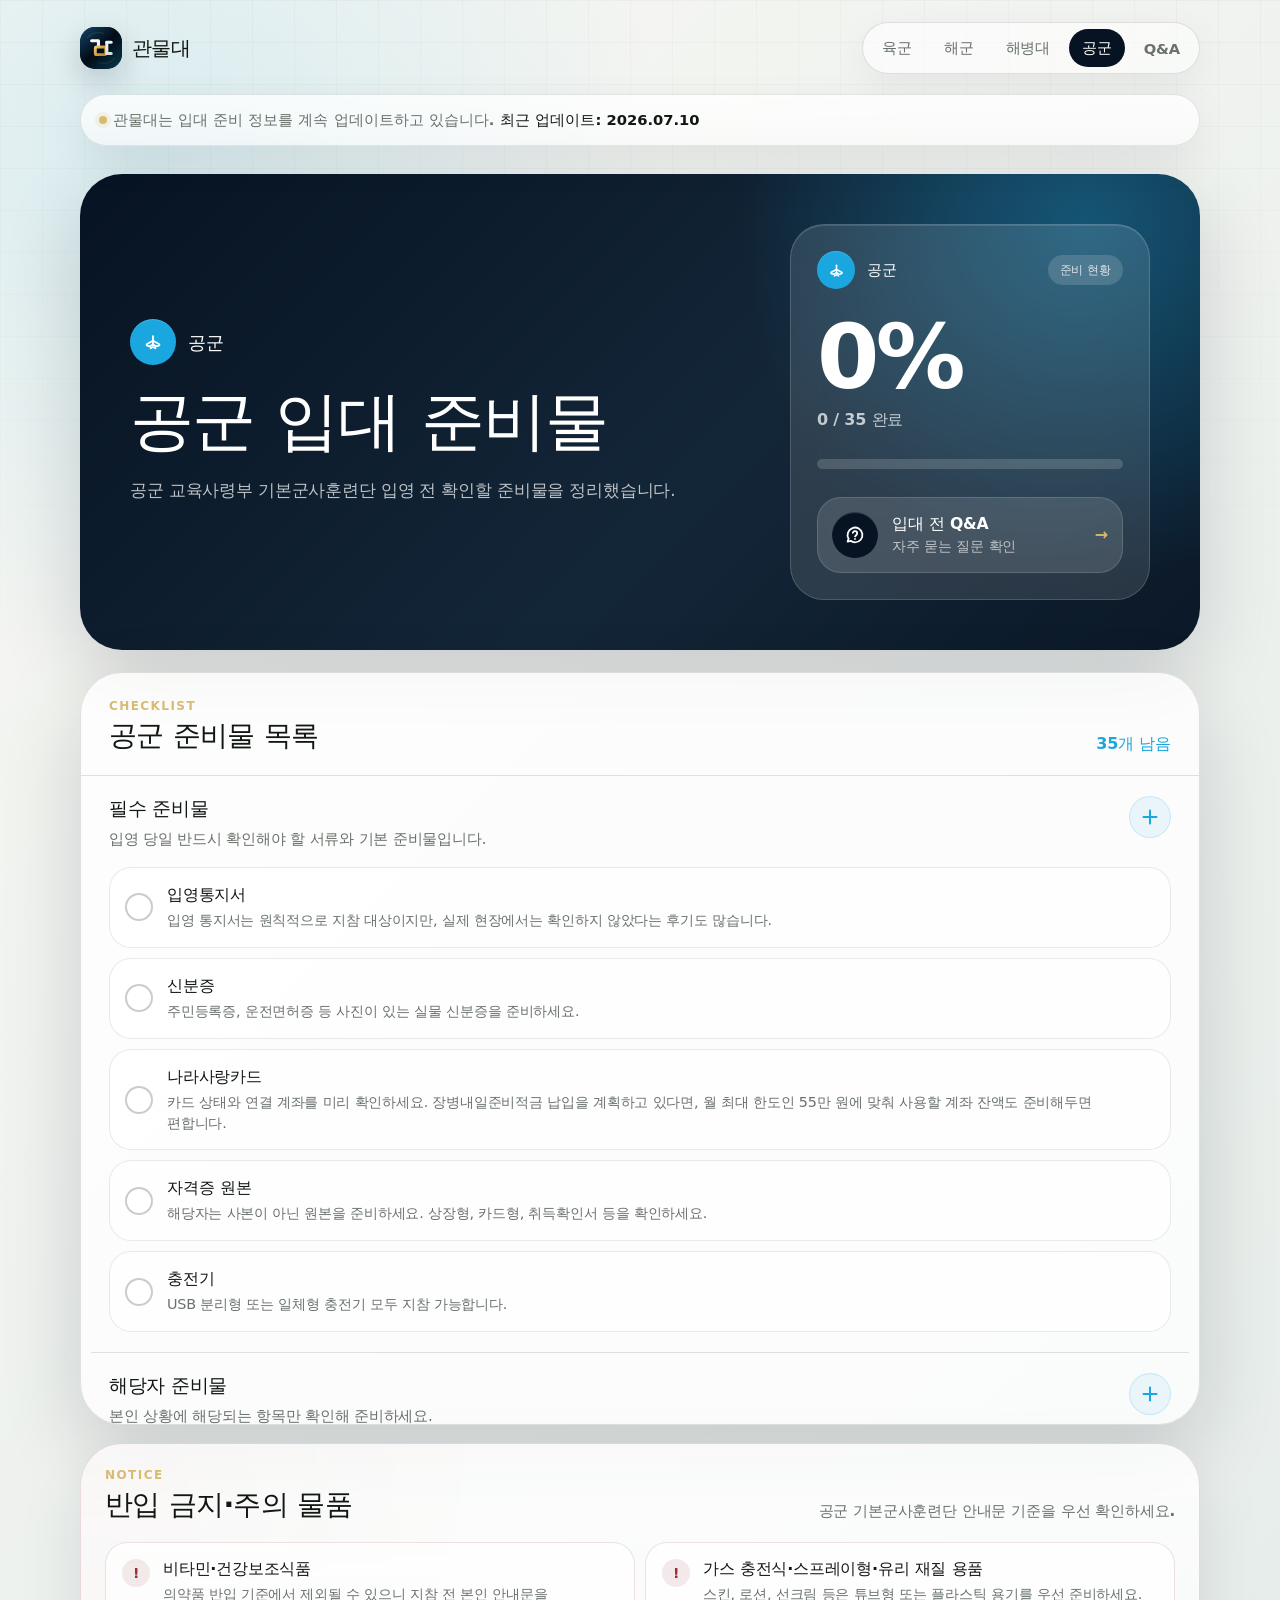
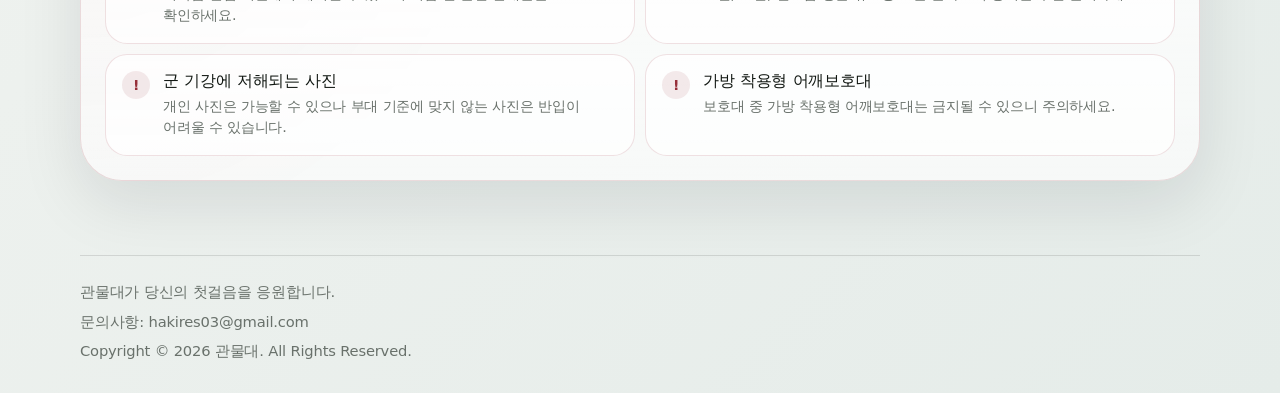
==== commit e9827c81: "Update airforce checklist copy" ====
--- a/airforce.html
+++ b/airforce.html
@@ -21,7 +21,7 @@
     <meta name="twitter:title" content="공군 입대 준비물 체크리스트 | 관물대" />
     <meta name="twitter:description" content="공군 입대 준비물 체크리스트. 공군 기본군사훈련단 입영 전 필수 서류와 개인 상황별 준비물을 확인하세요." />
     <link rel="stylesheet" href="styles.css" />
-    <script type="application/ld+json">{"@context":"https://schema.org","@type":"WebPage","name":"공군 입대 준비물 체크리스트","description":"공군 입대 준비물 체크리스트. 공군 기본군사훈련단 입영 전 필수 서류와 개인 상황별 준비물을 확인하세요.","url":"https://gwanmuldae.kr/airforce.html","inLanguage":"ko-KR","dateModified":"2026-07-10","breadcrumb":{"@type":"BreadcrumbList","itemListElement":[{"@type":"ListItem","position":1,"name":"관물대","item":"https://gwanmuldae.kr/"},{"@type":"ListItem","position":2,"name":"공군 입대 준비물","item":"https://gwanmuldae.kr/airforce.html"}]},"mainEntity":{"@type":"ItemList","name":"공군 입대 준비물 목록","itemListElement":[{"@type":"ListItem","position":1,"item":{"@type":"Thing","name":"입영통지서","description":"모바일 또는 출력본 인정 여부는 본인 입영 안내문을 확인하세요."}},{"@type":"ListItem","position":2,"item":{"@type":"Thing","name":"신분증","description":"주민등록증, 운전면허증 등 사진이 있는 신분증을 준비하세요."}},{"@type":"ListItem","position":3,"item":{"@type":"Thing","name":"나라사랑카드","description":"급여와 본인 확인에 사용할 수 있으니 카드 상태와 연결 계좌를 확인하세요."}},{"@type":"ListItem","position":4,"item":{"@type":"Thing","name":"자격증 원본","description":"해당자는 사본이 아닌 원본을 준비하세요. 상장형, 카드형, 취득확인서 등을 확인하세요."}},{"@type":"ListItem","position":5,"item":{"@type":"Thing","name":"휴대전화와 충전기","description":"USB 분리형 또는 일체형 충전기 지참 가능 여부를 본인 안내문 기준으로 확인하세요."}},{"@type":"ListItem","position":6,"item":{"@type":"Thing","name":"공군 입영 안내문","description":"기본군사훈련단 입영 절차와 세부 지참 기준을 확인하세요."}},{"@type":"ListItem","position":7,"item":{"@type":"Thing","name":"전문 의약품","description":"진단서, 소견서, 처방전 중 1종을 함께 지참하면 반입 가능 여부 확인에 도움이 됩니다."}},{"@type":"ListItem","position":8,"item":{"@type":"Thing","name":"일반 의약품","description":"해열진통제, 감기약, 소화제, 붙이는 파스, 연고류 등은 각 포장 단위 1개까지 준비하세요."}},{"@type":"ListItem","position":9,"item":{"@type":"Thing","name":"의약품 포장 상태 확인","description":"포장 상태가 뜯어진 의약품은 반입이 어려울 수 있습니다. 비타민과 건강보조식품은 제외하세요."}},{"@type":"ListItem","position":10,"item":{"@type":"Thing","name":"안경","description":"필요 시 비상용 안경 1개를 추가로 준비할 수 있습니다."}},{"@type":"ListItem","position":11,"item":{"@type":"Thing","name":"렌즈와 인공눈물","description":"렌즈는 1회용 투명렌즈 위주로 준비하고, 인공눈물이 필요하면 함께 챙기세요."}},{"@type":"ListItem","position":12,"item":{"@type":"Thing","name":"치아교정 용품","description":"교정기, 치실, 치간칫솔, 교정용 칫솔 등 필요한 용품을 준비하세요."}},{"@type":"ListItem","position":13,"item":{"@type":"Thing","name":"사진","description":"개인 사진은 가능하지만 군 기강에 저해되는 사진은 반입이 어려울 수 있습니다."}},{"@type":"ListItem","position":14,"item":{"@type":"Thing","name":"보호자 연락처 메모","description":"휴대전화 사용이 제한될 때를 대비해 종이에 적어두면 좋습니다."}},{"@type":"ListItem","position":15,"item":{"@type":"Thing","name":"운동화","description":"보급품 지급 전까지 사용할 수 있는 운동화를 준비하세요."}},{"@type":"ListItem","position":16,"item":{"@type":"Thing","name":"개인 수건","description":"개인 수건은 3장 내외로 준비하세요."}},{"@type":"ListItem","position":17,"item":{"@type":"Thing","name":"KF94 흰색 마스크","description":"일회용 KF94 흰색 마스크는 3장 내외로 준비하세요."}},{"@type":"ListItem","position":18,"item":{"@type":"Thing","name":"개인 여벌옷","description":"보급품 지급 전까지 착용할 내의, 양말 등 7일치 내외를 준비하세요."}},{"@type":"ListItem","position":19,"item":{"@type":"Thing","name":"책","description":"책은 3권 이내로 준비하세요. 종교서적과 소설도 허용될 수 있습니다."}},{"@type":"ListItem","position":20,"item":{"@type":"Thing","name":"개인컵·텀블러","description":"유리 재질은 피하고, 휴대 가능한 작은 사이즈를 준비하세요."}},{"@type":"ListItem","position":21,"item":{"@type":"Thing","name":"텀블러 세정제","description":"코인형 텀블러 세정제는 10회분 내외로 준비할 수 있습니다."}},{"@type":"ListItem","position":22,"item":{"@type":"Thing","name":"필기구","description":"볼펜, 컴퓨터용 사인펜, 수정테이프, 네임펜, 유성매직 등을 준비하세요."}},{"@type":"ListItem","position":23,"item":{"@type":"Thing","name":"개인 모자","description":"필요한 경우 개인 모자를 준비하세요."}},{"@type":"ListItem","position":24,"item":{"@type":"Thing","name":"마스크 귀 보호대","description":"마스크 착용으로 귀가 불편할 때 사용할 수 있습니다."}},{"@type":"ListItem","position":25,"item":{"@type":"Thing","name":"립밤","description":"건조함에 대비해 작은 제품으로 준비하세요."}},{"@type":"ListItem","position":26,"item":{"@type":"Thing","name":"이어플러그","description":"취침이나 소음 환경에 대비해 준비할 수 있습니다."}},{"@type":"ListItem","position":27,"item":{"@type":"Thing","name":"손목시계","description":"저렴하고 튼튼한 전자시계를 권장합니다."}},{"@type":"ListItem","position":28,"item":{"@type":"Thing","name":"우표","description":"편지를 보낼 계획이 있다면 소량 준비하세요."}},{"@type":"ListItem","position":29,"item":{"@type":"Thing","name":"스킨·로션·선크림","description":"튜브형 또는 플라스틱 용기에 담긴 제품으로 준비하세요. 가스 충전식, 스프레이형, 유리 재질은 피하세요."}},{"@type":"ListItem","position":30,"item":{"@type":"Thing","name":"샴푸·바디워시","description":"부피가 크지 않은 제품으로 준비하세요."}},{"@type":"ListItem","position":31,"item":{"@type":"Thing","name":"샤워타월","description":"건조가 빠르고 관리하기 쉬운 제품이 좋습니다."}},{"@type":"ListItem","position":32,"item":{"@type":"Thing","name":"칫솔과 치약","description":"전동칫솔을 준비하는 경우 충전기도 함께 챙기세요."}},{"@type":"ListItem","position":33,"item":{"@type":"Thing","name":"면도기","description":"전기면도기를 준비하는 경우 충전기도 함께 챙기세요."}},{"@type":"ListItem","position":34,"item":{"@type":"Thing","name":"보조배터리","description":"휴대전화 사용과 이동 상황에 대비해 준비할 수 있습니다."}},{"@type":"ListItem","position":35,"item":{"@type":"Thing","name":"유·무선 이어폰","description":"휴대전화 사용 가능 기준에 맞춰 준비하세요."}},{"@type":"ListItem","position":36,"item":{"@type":"Thing","name":"지퍼백","description":"서류, 약, 작은 물건을 나눠 담기 좋습니다."}},{"@type":"ListItem","position":37,"item":{"@type":"Thing","name":"깔창","description":"필요 시 준비할 수 있습니다. 발 사이즈에 맞는 제품을 선택하세요."}},{"@type":"ListItem","position":38,"item":{"@type":"Thing","name":"압박밴드","description":"손목, 발목, 무릎 등 개인 상태에 따라 필요한 경우 준비하세요."}},{"@type":"ListItem","position":39,"item":{"@type":"Thing","name":"보호대","description":"손목, 발목, 무릎 보호대는 필요 시 준비할 수 있습니다."}},{"@type":"ListItem","position":40,"item":{"@type":"Thing","name":"어깨보호대 기준","description":"보호대 중 가방 착용형 어깨보호대는 금지될 수 있으니 주의하세요."}},{"@type":"ListItem","position":41,"item":{"@type":"Thing","name":"작은 수첩","description":"주소, 계좌, 메모를 적어두기 좋습니다."}}]}}</script>
+    <script type="application/ld+json">{"@context":"https://schema.org","@type":"WebPage","name":"공군 입대 준비물 체크리스트","description":"공군 입대 준비물 체크리스트. 공군 기본군사훈련단 입영 전 필수 서류와 개인 상황별 준비물을 확인하세요.","url":"https://gwanmuldae.kr/airforce.html","inLanguage":"ko-KR","dateModified":"2026-07-10","breadcrumb":{"@type":"BreadcrumbList","itemListElement":[{"@type":"ListItem","position":1,"name":"관물대","item":"https://gwanmuldae.kr/"},{"@type":"ListItem","position":2,"name":"공군 입대 준비물","item":"https://gwanmuldae.kr/airforce.html"}]},"mainEntity":{"@type":"ItemList","name":"공군 입대 준비물 목록","itemListElement":[{"@type":"ListItem","position":1,"item":{"@type":"Thing","name":"입영통지서","description":"입영 통지서는 원칙적으로 지참 대상이지만, 실제 현장에서는 확인하지 않았다는 후기도 많습니다."}},{"@type":"ListItem","position":2,"item":{"@type":"Thing","name":"신분증","description":"주민등록증, 운전면허증 등 사진이 있는 실물 신분증을 준비하세요."}},{"@type":"ListItem","position":3,"item":{"@type":"Thing","name":"나라사랑카드","description":"카드 상태와 연결 계좌를 미리 확인하세요. 장병내일준비적금 납입을 계획하고 있다면, 월 최대 한도인 55만 원에 맞춰 사용할 계좌 잔액도 준비해두면 편합니다."}},{"@type":"ListItem","position":4,"item":{"@type":"Thing","name":"자격증 원본","description":"해당자는 사본이 아닌 원본을 준비하세요. 상장형, 카드형, 취득확인서 등을 확인하세요."}},{"@type":"ListItem","position":5,"item":{"@type":"Thing","name":"충전기","description":"USB 분리형 또는 일체형 충전기 모두 지참 가능합니다."}},{"@type":"ListItem","position":6,"item":{"@type":"Thing","name":"전문 의약품","description":"진단서, 소견서, 처방전 중 1종을 함께 지참하는 것이 원칙입니다."}},{"@type":"ListItem","position":7,"item":{"@type":"Thing","name":"일반 의약품","description":"해열진통제, 감기약, 소화제, 붙이는 파스, 연고류 등 각 포장 단위 1개까지 가능합니다."}},{"@type":"ListItem","position":8,"item":{"@type":"Thing","name":"의약품 포장 상태 확인","description":"포장 상태가 뜯어진 의약품은 반입이 어렵습니다."}},{"@type":"ListItem","position":9,"item":{"@type":"Thing","name":"안경","description":"필요 시 비상용 안경 1개를 추가로 준비할 수 있습니다."}},{"@type":"ListItem","position":10,"item":{"@type":"Thing","name":"렌즈","description":"렌즈를 착용한다면 1회용 투명렌즈 위주로 준비하세요. 안경 착용자는 사격 등 일부 훈련에서 렌즈가 더 편할 수 있습니다."}},{"@type":"ListItem","position":11,"item":{"@type":"Thing","name":"인공눈물","description":"렌즈 착용이나 안구 건조가 걱정된다면 인공눈물도 함께 챙기세요."}},{"@type":"ListItem","position":12,"item":{"@type":"Thing","name":"치아교정 용품","description":"교정기, 치실, 치간칫솔, 교정용 칫솔 등 필요한 용품을 준비하세요."}},{"@type":"ListItem","position":13,"item":{"@type":"Thing","name":"사진","description":"군 기강에 저해되는 사진은 반입이 어려울 수 있습니다."}},{"@type":"ListItem","position":14,"item":{"@type":"Thing","name":"운동화","description":"보급품 지급 전까지 사용합니다."}},{"@type":"ListItem","position":15,"item":{"@type":"Thing","name":"개인 수건","description":"보급품 지급 전까지 사용합니다."}},{"@type":"ListItem","position":16,"item":{"@type":"Thing","name":"KF94 흰색 마스크","description":"일회용 KF94 흰색 마스크는 3장 내외로 준비하세요."}},{"@type":"ListItem","position":17,"item":{"@type":"Thing","name":"개인 여벌옷","description":"보급품 지급 전까지 착용할 내의, 양말 등 3~4일치를 준비하세요."}},{"@type":"ListItem","position":18,"item":{"@type":"Thing","name":"책","description":"입영 초기 대기 시간이 길게 느껴질 수 있으니, 읽을 책을 3권 이내로 준비해두면 좋습니다."}},{"@type":"ListItem","position":19,"item":{"@type":"Thing","name":"개인컵·텀블러","description":"유리 재질은 피하고, 휴대 가능한 작은 사이즈를 준비하세요."}},{"@type":"ListItem","position":20,"item":{"@type":"Thing","name":"노트 및 필기구","description":"학과 공부에 필요한 노트, 볼펜, 컴퓨터용 사인펜 등을 준비하세요."}},{"@type":"ListItem","position":21,"item":{"@type":"Thing","name":"이어플러그","description":"취침이나 소음 환경에 대비해 준비할 수 있습니다."}},{"@type":"ListItem","position":22,"item":{"@type":"Thing","name":"손목시계","description":"저렴하고 튼튼한 전자시계를 권장합니다."}},{"@type":"ListItem","position":23,"item":{"@type":"Thing","name":"편지지 및 우표","description":"편지를 보낼 계획이 있다면 소량 준비하세요."}},{"@type":"ListItem","position":24,"item":{"@type":"Thing","name":"스킨·로션·선크림·립밤","description":"튜브형 또는 플라스틱 용기에 담긴 제품으로 준비하세요. 가스 충전식, 스프레이형, 유리 재질은 금지입니다."}},{"@type":"ListItem","position":25,"item":{"@type":"Thing","name":"샴푸·바디워시·폼클렌징","description":"올인원 제품으로 준비하는 것도 편합니다."}},{"@type":"ListItem","position":26,"item":{"@type":"Thing","name":"샤워타월","description":"건조가 빠르고 관리하기 쉬운 제품이 좋습니다."}},{"@type":"ListItem","position":27,"item":{"@type":"Thing","name":"칫솔·치약","description":"여분 칫솔을 준비하는 것도 좋습니다."}},{"@type":"ListItem","position":28,"item":{"@type":"Thing","name":"면도기","description":"수동 면도기는 보급품으로 지급됩니다."}},{"@type":"ListItem","position":29,"item":{"@type":"Thing","name":"보조배터리","description":"충전기 사용이 어려울 수 있으니 챙기는 것을 추천합니다."}},{"@type":"ListItem","position":30,"item":{"@type":"Thing","name":"유·무선 이어폰","description":"에어팟도 반입 가능합니다."}},{"@type":"ListItem","position":31,"item":{"@type":"Thing","name":"깔창","description":"필요 시 준비할 수 있습니다. 발 사이즈에 맞는 제품을 선택하세요."}},{"@type":"ListItem","position":32,"item":{"@type":"Thing","name":"압박밴드","description":"손목, 발목, 무릎 등 개인 상태에 따라 필요한 경우 준비하세요."}},{"@type":"ListItem","position":33,"item":{"@type":"Thing","name":"보호대","description":"손목, 발목, 무릎 보호대는 필요 시 준비할 수 있습니다."}},{"@type":"ListItem","position":34,"item":{"@type":"Thing","name":"어깨보호대 기준","description":"보호대 중 가방 착용형 어깨보호대는 금지될 수 있으니 주의하세요."}},{"@type":"ListItem","position":35,"item":{"@type":"Thing","name":"작은 수첩","description":"주소, 계좌, 메모를 적어두기 좋습니다."}}]}}</script>
   </head>
   <body class="branch-airforce" data-page="checklist" data-branch="airforce">
     <header class="site-header"><div class="container header-inner"><a class="brand" href="index.html" aria-label="관물대 홈으로 이동"><span class="brand-mark" aria-hidden="true"><img src="favicon.svg" alt="" /></span><span class="brand-word">관물대</span></a><nav class="site-nav" aria-label="주요 페이지"><a class="nav-link" href="army.html">육군</a><a class="nav-link" href="navy.html">해군</a><a class="nav-link" href="marine.html">해병대</a><a class="nav-link is-current" href="airforce.html">공군</a><a class="nav-link" href="qna.html">Q&amp;A</a></nav></div></header>
@@ -63,13 +63,13 @@
           <article class="category" data-category="required">
     <div class="category-head">
       <div>
-        <h3>필수 서류·카드</h3>
-        <p>입영 당일 본인 확인과 기본 절차에 필요한 항목입니다.</p>
+        <h3>필수 준비물</h3>
+        <p>입영 당일 반드시 확인해야 할 서류와 기본 준비물입니다.</p>
       </div>
-      <button class="add-button" type="button" data-action="toggle-add" aria-label="필수 서류·카드에 항목 추가"><span class="add-plus" aria-hidden="true"></span></button>
+      <button class="add-button" type="button" data-action="toggle-add" aria-label="필수 준비물에 항목 추가"><span class="add-plus" aria-hidden="true"></span></button>
     </div>
     <form class="add-form" data-add-form hidden>
-      <label class="sr-only" for="add-airforce-required">필수 서류·카드 준비물 추가</label>
+      <label class="sr-only" for="add-airforce-required">필수 준비물 준비물 추가</label>
       <input id="add-airforce-required" name="item" type="text" maxlength="32" autocomplete="off" placeholder="준비물 이름" />
       <button type="submit">추가</button>
     </form>
@@ -78,21 +78,21 @@
     <div class="check-row">
       <input class="item-check" type="checkbox" id="airforce-required-notice" data-id="airforce-required-notice" />
       <label class="fake-check" for="airforce-required-notice" aria-hidden="true"></label>
-      <label class="item-copy" for="airforce-required-notice"><strong class="item-title">입영통지서</strong><em>모바일 또는 출력본 인정 여부는 본인 입영 안내문을 확인하세요.</em></label>
+      <label class="item-copy" for="airforce-required-notice"><strong class="item-title">입영통지서</strong><em>입영 통지서는 원칙적으로 지참 대상이지만, 실제 현장에서는 확인하지 않았다는 후기도 많습니다.</em></label>
     </div>
   </li>
 <li class="check-item" data-id="airforce-required-id-card">
     <div class="check-row">
       <input class="item-check" type="checkbox" id="airforce-required-id-card" data-id="airforce-required-id-card" />
       <label class="fake-check" for="airforce-required-id-card" aria-hidden="true"></label>
-      <label class="item-copy" for="airforce-required-id-card"><strong class="item-title">신분증</strong><em>주민등록증, 운전면허증 등 사진이 있는 신분증을 준비하세요.</em></label>
+      <label class="item-copy" for="airforce-required-id-card"><strong class="item-title">신분증</strong><em>주민등록증, 운전면허증 등 사진이 있는 실물 신분증을 준비하세요.</em></label>
     </div>
   </li>
 <li class="check-item" data-id="airforce-required-nara-card">
     <div class="check-row">
       <input class="item-check" type="checkbox" id="airforce-required-nara-card" data-id="airforce-required-nara-card" />
       <label class="fake-check" for="airforce-required-nara-card" aria-hidden="true"></label>
-      <label class="item-copy" for="airforce-required-nara-card"><strong class="item-title">나라사랑카드</strong><em>급여와 본인 확인에 사용할 수 있으니 카드 상태와 연결 계좌를 확인하세요.</em></label>
+      <label class="item-copy" for="airforce-required-nara-card"><strong class="item-title">나라사랑카드</strong><em>카드 상태와 연결 계좌를 미리 확인하세요. 장병내일준비적금 납입을 계획하고 있다면, 월 최대 한도인 55만 원에 맞춰 사용할 계좌 잔액도 준비해두면 편합니다.</em></label>
     </div>
   </li>
 <li class="check-item" data-id="airforce-required-certificate-original">
@@ -106,14 +106,7 @@
     <div class="check-row">
       <input class="item-check" type="checkbox" id="airforce-required-phone-charger" data-id="airforce-required-phone-charger" />
       <label class="fake-check" for="airforce-required-phone-charger" aria-hidden="true"></label>
-      <label class="item-copy" for="airforce-required-phone-charger"><strong class="item-title">휴대전화와 충전기</strong><em>USB 분리형 또는 일체형 충전기 지참 가능 여부를 본인 안내문 기준으로 확인하세요.</em></label>
-    </div>
-  </li>
-<li class="check-item" data-id="airforce-required-airforce-guide">
-    <div class="check-row">
-      <input class="item-check" type="checkbox" id="airforce-required-airforce-guide" data-id="airforce-required-airforce-guide" />
-      <label class="fake-check" for="airforce-required-airforce-guide" aria-hidden="true"></label>
-      <label class="item-copy" for="airforce-required-airforce-guide"><strong class="item-title">공군 입영 안내문</strong><em>기본군사훈련단 입영 절차와 세부 지참 기준을 확인하세요.</em></label>
+      <label class="item-copy" for="airforce-required-phone-charger"><strong class="item-title">충전기</strong><em>USB 분리형 또는 일체형 충전기 모두 지참 가능합니다.</em></label>
     </div>
   </li>
     </ul>
@@ -121,13 +114,13 @@
 <article class="category" data-category="personal">
     <div class="category-head">
       <div>
-        <h3>개인 상황별</h3>
-        <p>본인에게 해당되는 항목만 준비하세요.</p>
+        <h3>해당자 준비물</h3>
+        <p>본인 상황에 해당되는 항목만 확인해 준비하세요.</p>
       </div>
-      <button class="add-button" type="button" data-action="toggle-add" aria-label="개인 상황별에 항목 추가"><span class="add-plus" aria-hidden="true"></span></button>
+      <button class="add-button" type="button" data-action="toggle-add" aria-label="해당자 준비물에 항목 추가"><span class="add-plus" aria-hidden="true"></span></button>
     </div>
     <form class="add-form" data-add-form hidden>
-      <label class="sr-only" for="add-airforce-personal">개인 상황별 준비물 추가</label>
+      <label class="sr-only" for="add-airforce-personal">해당자 준비물 준비물 추가</label>
       <input id="add-airforce-personal" name="item" type="text" maxlength="32" autocomplete="off" placeholder="준비물 이름" />
       <button type="submit">추가</button>
     </form>
@@ -136,21 +129,21 @@
     <div class="check-row">
       <input class="item-check" type="checkbox" id="airforce-personal-prescription-medicine" data-id="airforce-personal-prescription-medicine" />
       <label class="fake-check" for="airforce-personal-prescription-medicine" aria-hidden="true"></label>
-      <label class="item-copy" for="airforce-personal-prescription-medicine"><strong class="item-title">전문 의약품</strong><em>진단서, 소견서, 처방전 중 1종을 함께 지참하면 반입 가능 여부 확인에 도움이 됩니다.</em></label>
+      <label class="item-copy" for="airforce-personal-prescription-medicine"><strong class="item-title">전문 의약품</strong><em>진단서, 소견서, 처방전 중 1종을 함께 지참하는 것이 원칙입니다.</em></label>
     </div>
   </li>
 <li class="check-item" data-id="airforce-personal-general-medicine">
     <div class="check-row">
       <input class="item-check" type="checkbox" id="airforce-personal-general-medicine" data-id="airforce-personal-general-medicine" />
       <label class="fake-check" for="airforce-personal-general-medicine" aria-hidden="true"></label>
-      <label class="item-copy" for="airforce-personal-general-medicine"><strong class="item-title">일반 의약품</strong><em>해열진통제, 감기약, 소화제, 붙이는 파스, 연고류 등은 각 포장 단위 1개까지 준비하세요.</em></label>
+      <label class="item-copy" for="airforce-personal-general-medicine"><strong class="item-title">일반 의약품</strong><em>해열진통제, 감기약, 소화제, 붙이는 파스, 연고류 등 각 포장 단위 1개까지 가능합니다.</em></label>
     </div>
   </li>
 <li class="check-item" data-id="airforce-personal-medicine-package">
     <div class="check-row">
       <input class="item-check" type="checkbox" id="airforce-personal-medicine-package" data-id="airforce-personal-medicine-package" />
       <label class="fake-check" for="airforce-personal-medicine-package" aria-hidden="true"></label>
-      <label class="item-copy" for="airforce-personal-medicine-package"><strong class="item-title">의약품 포장 상태 확인</strong><em>포장 상태가 뜯어진 의약품은 반입이 어려울 수 있습니다. 비타민과 건강보조식품은 제외하세요.</em></label>
+      <label class="item-copy" for="airforce-personal-medicine-package"><strong class="item-title">의약품 포장 상태 확인</strong><em>포장 상태가 뜯어진 의약품은 반입이 어렵습니다.</em></label>
     </div>
   </li>
 <li class="check-item" data-id="airforce-personal-glasses">
@@ -164,7 +157,14 @@
     <div class="check-row">
       <input class="item-check" type="checkbox" id="airforce-personal-lenses" data-id="airforce-personal-lenses" />
       <label class="fake-check" for="airforce-personal-lenses" aria-hidden="true"></label>
-      <label class="item-copy" for="airforce-personal-lenses"><strong class="item-title">렌즈와 인공눈물</strong><em>렌즈는 1회용 투명렌즈 위주로 준비하고, 인공눈물이 필요하면 함께 챙기세요.</em></label>
+      <label class="item-copy" for="airforce-personal-lenses"><strong class="item-title">렌즈</strong><em>렌즈를 착용한다면 1회용 투명렌즈 위주로 준비하세요. 안경 착용자는 사격 등 일부 훈련에서 렌즈가 더 편할 수 있습니다.</em></label>
+    </div>
+  </li>
+<li class="check-item" data-id="airforce-personal-eye-drops">
+    <div class="check-row">
+      <input class="item-check" type="checkbox" id="airforce-personal-eye-drops" data-id="airforce-personal-eye-drops" />
+      <label class="fake-check" for="airforce-personal-eye-drops" aria-hidden="true"></label>
+      <label class="item-copy" for="airforce-personal-eye-drops"><strong class="item-title">인공눈물</strong><em>렌즈 착용이나 안구 건조가 걱정된다면 인공눈물도 함께 챙기세요.</em></label>
     </div>
   </li>
 <li class="check-item" data-id="airforce-personal-orthodontic">
@@ -178,14 +178,7 @@
     <div class="check-row">
       <input class="item-check" type="checkbox" id="airforce-personal-photo" data-id="airforce-personal-photo" />
       <label class="fake-check" for="airforce-personal-photo" aria-hidden="true"></label>
-      <label class="item-copy" for="airforce-personal-photo"><strong class="item-title">사진</strong><em>개인 사진은 가능하지만 군 기강에 저해되는 사진은 반입이 어려울 수 있습니다.</em></label>
-    </div>
-  </li>
-<li class="check-item" data-id="airforce-personal-contact-note">
-    <div class="check-row">
-      <input class="item-check" type="checkbox" id="airforce-personal-contact-note" data-id="airforce-personal-contact-note" />
-      <label class="fake-check" for="airforce-personal-contact-note" aria-hidden="true"></label>
-      <label class="item-copy" for="airforce-personal-contact-note"><strong class="item-title">보호자 연락처 메모</strong><em>휴대전화 사용이 제한될 때를 대비해 종이에 적어두면 좋습니다.</em></label>
+      <label class="item-copy" for="airforce-personal-photo"><strong class="item-title">사진</strong><em>군 기강에 저해되는 사진은 반입이 어려울 수 있습니다.</em></label>
     </div>
   </li>
     </ul>
@@ -193,13 +186,13 @@
 <article class="category" data-category="daily">
     <div class="category-head">
       <div>
-        <h3>생활·위생</h3>
+        <h3>생활</h3>
         <p>보급 전까지 사용할 개인 생활용품과 위생용품입니다.</p>
       </div>
-      <button class="add-button" type="button" data-action="toggle-add" aria-label="생활·위생에 항목 추가"><span class="add-plus" aria-hidden="true"></span></button>
+      <button class="add-button" type="button" data-action="toggle-add" aria-label="생활에 항목 추가"><span class="add-plus" aria-hidden="true"></span></button>
     </div>
     <form class="add-form" data-add-form hidden>
-      <label class="sr-only" for="add-airforce-daily">생활·위생 준비물 추가</label>
+      <label class="sr-only" for="add-airforce-daily">생활 준비물 추가</label>
       <input id="add-airforce-daily" name="item" type="text" maxlength="32" autocomplete="off" placeholder="준비물 이름" />
       <button type="submit">추가</button>
     </form>
@@ -208,14 +201,14 @@
     <div class="check-row">
       <input class="item-check" type="checkbox" id="airforce-daily-running-shoes" data-id="airforce-daily-running-shoes" />
       <label class="fake-check" for="airforce-daily-running-shoes" aria-hidden="true"></label>
-      <label class="item-copy" for="airforce-daily-running-shoes"><strong class="item-title">운동화</strong><em>보급품 지급 전까지 사용할 수 있는 운동화를 준비하세요.</em></label>
+      <label class="item-copy" for="airforce-daily-running-shoes"><strong class="item-title">운동화</strong><em>보급품 지급 전까지 사용합니다.</em></label>
     </div>
   </li>
 <li class="check-item" data-id="airforce-daily-towels">
     <div class="check-row">
       <input class="item-check" type="checkbox" id="airforce-daily-towels" data-id="airforce-daily-towels" />
       <label class="fake-check" for="airforce-daily-towels" aria-hidden="true"></label>
-      <label class="item-copy" for="airforce-daily-towels"><strong class="item-title">개인 수건</strong><em>개인 수건은 3장 내외로 준비하세요.</em></label>
+      <label class="item-copy" for="airforce-daily-towels"><strong class="item-title">개인 수건</strong><em>보급품 지급 전까지 사용합니다.</em></label>
     </div>
   </li>
 <li class="check-item" data-id="airforce-daily-white-kf94-mask">
@@ -229,14 +222,14 @@
     <div class="check-row">
       <input class="item-check" type="checkbox" id="airforce-daily-extra-clothes" data-id="airforce-daily-extra-clothes" />
       <label class="fake-check" for="airforce-daily-extra-clothes" aria-hidden="true"></label>
-      <label class="item-copy" for="airforce-daily-extra-clothes"><strong class="item-title">개인 여벌옷</strong><em>보급품 지급 전까지 착용할 내의, 양말 등 7일치 내외를 준비하세요.</em></label>
+      <label class="item-copy" for="airforce-daily-extra-clothes"><strong class="item-title">개인 여벌옷</strong><em>보급품 지급 전까지 착용할 내의, 양말 등 3~4일치를 준비하세요.</em></label>
     </div>
   </li>
 <li class="check-item" data-id="airforce-daily-book">
     <div class="check-row">
       <input class="item-check" type="checkbox" id="airforce-daily-book" data-id="airforce-daily-book" />
       <label class="fake-check" for="airforce-daily-book" aria-hidden="true"></label>
-      <label class="item-copy" for="airforce-daily-book"><strong class="item-title">책</strong><em>책은 3권 이내로 준비하세요. 종교서적과 소설도 허용될 수 있습니다.</em></label>
+      <label class="item-copy" for="airforce-daily-book"><strong class="item-title">책</strong><em>입영 초기 대기 시간이 길게 느껴질 수 있으니, 읽을 책을 3권 이내로 준비해두면 좋습니다.</em></label>
     </div>
   </li>
 <li class="check-item" data-id="airforce-daily-cup-tumbler">
@@ -246,39 +239,11 @@
       <label class="item-copy" for="airforce-daily-cup-tumbler"><strong class="item-title">개인컵·텀블러</strong><em>유리 재질은 피하고, 휴대 가능한 작은 사이즈를 준비하세요.</em></label>
     </div>
   </li>
-<li class="check-item" data-id="airforce-daily-tumbler-cleaner">
-    <div class="check-row">
-      <input class="item-check" type="checkbox" id="airforce-daily-tumbler-cleaner" data-id="airforce-daily-tumbler-cleaner" />
-      <label class="fake-check" for="airforce-daily-tumbler-cleaner" aria-hidden="true"></label>
-      <label class="item-copy" for="airforce-daily-tumbler-cleaner"><strong class="item-title">텀블러 세정제</strong><em>코인형 텀블러 세정제는 10회분 내외로 준비할 수 있습니다.</em></label>
-    </div>
-  </li>
 <li class="check-item" data-id="airforce-daily-stationery">
     <div class="check-row">
       <input class="item-check" type="checkbox" id="airforce-daily-stationery" data-id="airforce-daily-stationery" />
       <label class="fake-check" for="airforce-daily-stationery" aria-hidden="true"></label>
-      <label class="item-copy" for="airforce-daily-stationery"><strong class="item-title">필기구</strong><em>볼펜, 컴퓨터용 사인펜, 수정테이프, 네임펜, 유성매직 등을 준비하세요.</em></label>
-    </div>
-  </li>
-<li class="check-item" data-id="airforce-daily-cap">
-    <div class="check-row">
-      <input class="item-check" type="checkbox" id="airforce-daily-cap" data-id="airforce-daily-cap" />
-      <label class="fake-check" for="airforce-daily-cap" aria-hidden="true"></label>
-      <label class="item-copy" for="airforce-daily-cap"><strong class="item-title">개인 모자</strong><em>필요한 경우 개인 모자를 준비하세요.</em></label>
-    </div>
-  </li>
-<li class="check-item" data-id="airforce-daily-ear-protection">
-    <div class="check-row">
-      <input class="item-check" type="checkbox" id="airforce-daily-ear-protection" data-id="airforce-daily-ear-protection" />
-      <label class="fake-check" for="airforce-daily-ear-protection" aria-hidden="true"></label>
-      <label class="item-copy" for="airforce-daily-ear-protection"><strong class="item-title">마스크 귀 보호대</strong><em>마스크 착용으로 귀가 불편할 때 사용할 수 있습니다.</em></label>
-    </div>
-  </li>
-<li class="check-item" data-id="airforce-daily-lip-balm">
-    <div class="check-row">
-      <input class="item-check" type="checkbox" id="airforce-daily-lip-balm" data-id="airforce-daily-lip-balm" />
-      <label class="fake-check" for="airforce-daily-lip-balm" aria-hidden="true"></label>
-      <label class="item-copy" for="airforce-daily-lip-balm"><strong class="item-title">립밤</strong><em>건조함에 대비해 작은 제품으로 준비하세요.</em></label>
+      <label class="item-copy" for="airforce-daily-stationery"><strong class="item-title">노트 및 필기구</strong><em>학과 공부에 필요한 노트, 볼펜, 컴퓨터용 사인펜 등을 준비하세요.</em></label>
     </div>
   </li>
 <li class="check-item" data-id="airforce-daily-earplugs">
@@ -299,21 +264,21 @@
     <div class="check-row">
       <input class="item-check" type="checkbox" id="airforce-daily-stamp" data-id="airforce-daily-stamp" />
       <label class="fake-check" for="airforce-daily-stamp" aria-hidden="true"></label>
-      <label class="item-copy" for="airforce-daily-stamp"><strong class="item-title">우표</strong><em>편지를 보낼 계획이 있다면 소량 준비하세요.</em></label>
+      <label class="item-copy" for="airforce-daily-stamp"><strong class="item-title">편지지 및 우표</strong><em>편지를 보낼 계획이 있다면 소량 준비하세요.</em></label>
     </div>
   </li>
 <li class="check-item" data-id="airforce-daily-skin-care">
     <div class="check-row">
       <input class="item-check" type="checkbox" id="airforce-daily-skin-care" data-id="airforce-daily-skin-care" />
       <label class="fake-check" for="airforce-daily-skin-care" aria-hidden="true"></label>
-      <label class="item-copy" for="airforce-daily-skin-care"><strong class="item-title">스킨·로션·선크림</strong><em>튜브형 또는 플라스틱 용기에 담긴 제품으로 준비하세요. 가스 충전식, 스프레이형, 유리 재질은 피하세요.</em></label>
+      <label class="item-copy" for="airforce-daily-skin-care"><strong class="item-title">스킨·로션·선크림·립밤</strong><em>튜브형 또는 플라스틱 용기에 담긴 제품으로 준비하세요. 가스 충전식, 스프레이형, 유리 재질은 금지입니다.</em></label>
     </div>
   </li>
 <li class="check-item" data-id="airforce-daily-shampoo-bodywash">
     <div class="check-row">
       <input class="item-check" type="checkbox" id="airforce-daily-shampoo-bodywash" data-id="airforce-daily-shampoo-bodywash" />
       <label class="fake-check" for="airforce-daily-shampoo-bodywash" aria-hidden="true"></label>
-      <label class="item-copy" for="airforce-daily-shampoo-bodywash"><strong class="item-title">샴푸·바디워시</strong><em>부피가 크지 않은 제품으로 준비하세요.</em></label>
+      <label class="item-copy" for="airforce-daily-shampoo-bodywash"><strong class="item-title">샴푸·바디워시·폼클렌징</strong><em>올인원 제품으로 준비하는 것도 편합니다.</em></label>
     </div>
   </li>
 <li class="check-item" data-id="airforce-daily-shower-towel">
@@ -327,35 +292,28 @@
     <div class="check-row">
       <input class="item-check" type="checkbox" id="airforce-daily-toothbrush" data-id="airforce-daily-toothbrush" />
       <label class="fake-check" for="airforce-daily-toothbrush" aria-hidden="true"></label>
-      <label class="item-copy" for="airforce-daily-toothbrush"><strong class="item-title">칫솔과 치약</strong><em>전동칫솔을 준비하는 경우 충전기도 함께 챙기세요.</em></label>
+      <label class="item-copy" for="airforce-daily-toothbrush"><strong class="item-title">칫솔·치약</strong><em>여분 칫솔을 준비하는 것도 좋습니다.</em></label>
     </div>
   </li>
 <li class="check-item" data-id="airforce-daily-razor">
     <div class="check-row">
       <input class="item-check" type="checkbox" id="airforce-daily-razor" data-id="airforce-daily-razor" />
       <label class="fake-check" for="airforce-daily-razor" aria-hidden="true"></label>
-      <label class="item-copy" for="airforce-daily-razor"><strong class="item-title">면도기</strong><em>전기면도기를 준비하는 경우 충전기도 함께 챙기세요.</em></label>
+      <label class="item-copy" for="airforce-daily-razor"><strong class="item-title">면도기</strong><em>수동 면도기는 보급품으로 지급됩니다.</em></label>
     </div>
   </li>
 <li class="check-item" data-id="airforce-daily-power-bank">
     <div class="check-row">
       <input class="item-check" type="checkbox" id="airforce-daily-power-bank" data-id="airforce-daily-power-bank" />
       <label class="fake-check" for="airforce-daily-power-bank" aria-hidden="true"></label>
-      <label class="item-copy" for="airforce-daily-power-bank"><strong class="item-title">보조배터리</strong><em>휴대전화 사용과 이동 상황에 대비해 준비할 수 있습니다.</em></label>
+      <label class="item-copy" for="airforce-daily-power-bank"><strong class="item-title">보조배터리</strong><em>충전기 사용이 어려울 수 있으니 챙기는 것을 추천합니다.</em></label>
     </div>
   </li>
 <li class="check-item" data-id="airforce-daily-earphones">
     <div class="check-row">
       <input class="item-check" type="checkbox" id="airforce-daily-earphones" data-id="airforce-daily-earphones" />
       <label class="fake-check" for="airforce-daily-earphones" aria-hidden="true"></label>
-      <label class="item-copy" for="airforce-daily-earphones"><strong class="item-title">유·무선 이어폰</strong><em>휴대전화 사용 가능 기준에 맞춰 준비하세요.</em></label>
-    </div>
-  </li>
-<li class="check-item" data-id="airforce-daily-zipbag">
-    <div class="check-row">
-      <input class="item-check" type="checkbox" id="airforce-daily-zipbag" data-id="airforce-daily-zipbag" />
-      <label class="fake-check" for="airforce-daily-zipbag" aria-hidden="true"></label>
-      <label class="item-copy" for="airforce-daily-zipbag"><strong class="item-title">지퍼백</strong><em>서류, 약, 작은 물건을 나눠 담기 좋습니다.</em></label>
+      <label class="item-copy" for="airforce-daily-earphones"><strong class="item-title">유·무선 이어폰</strong><em>에어팟도 반입 가능합니다.</em></label>
     </div>
   </li>
     </ul>
